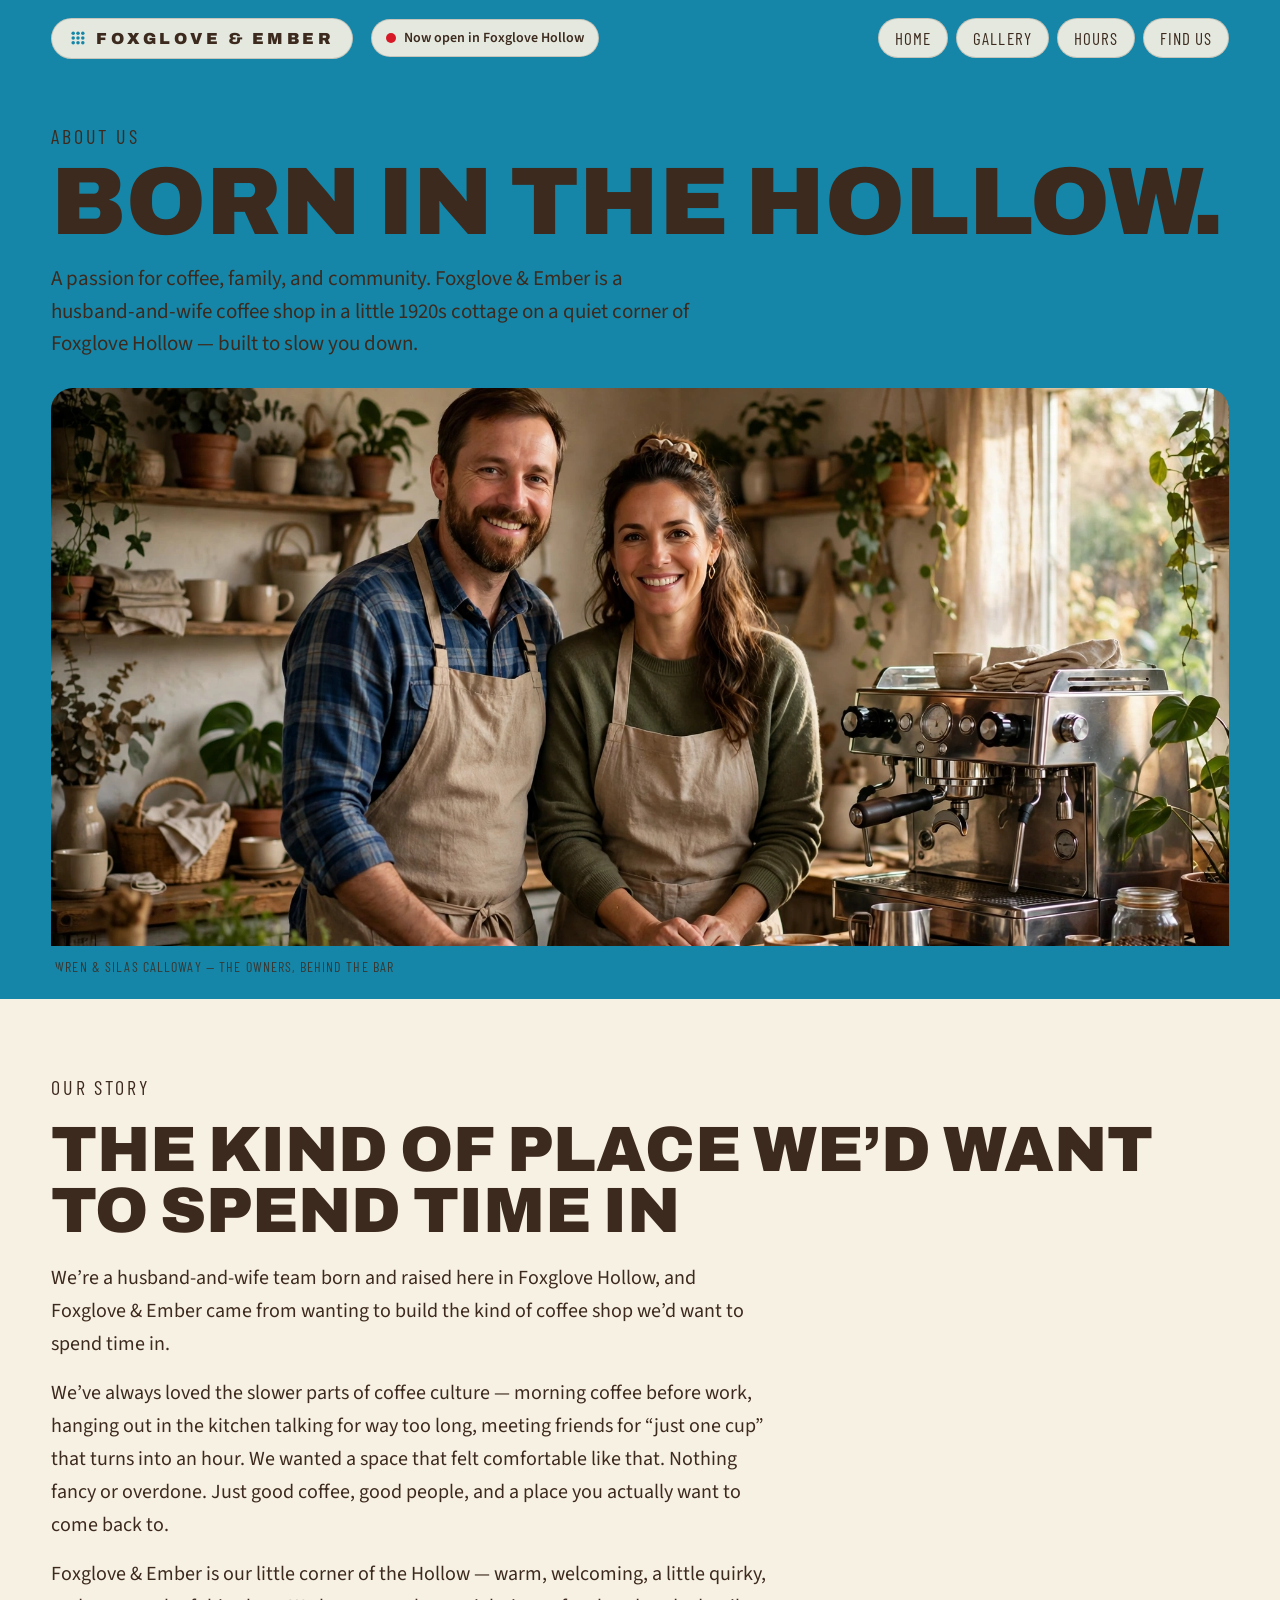
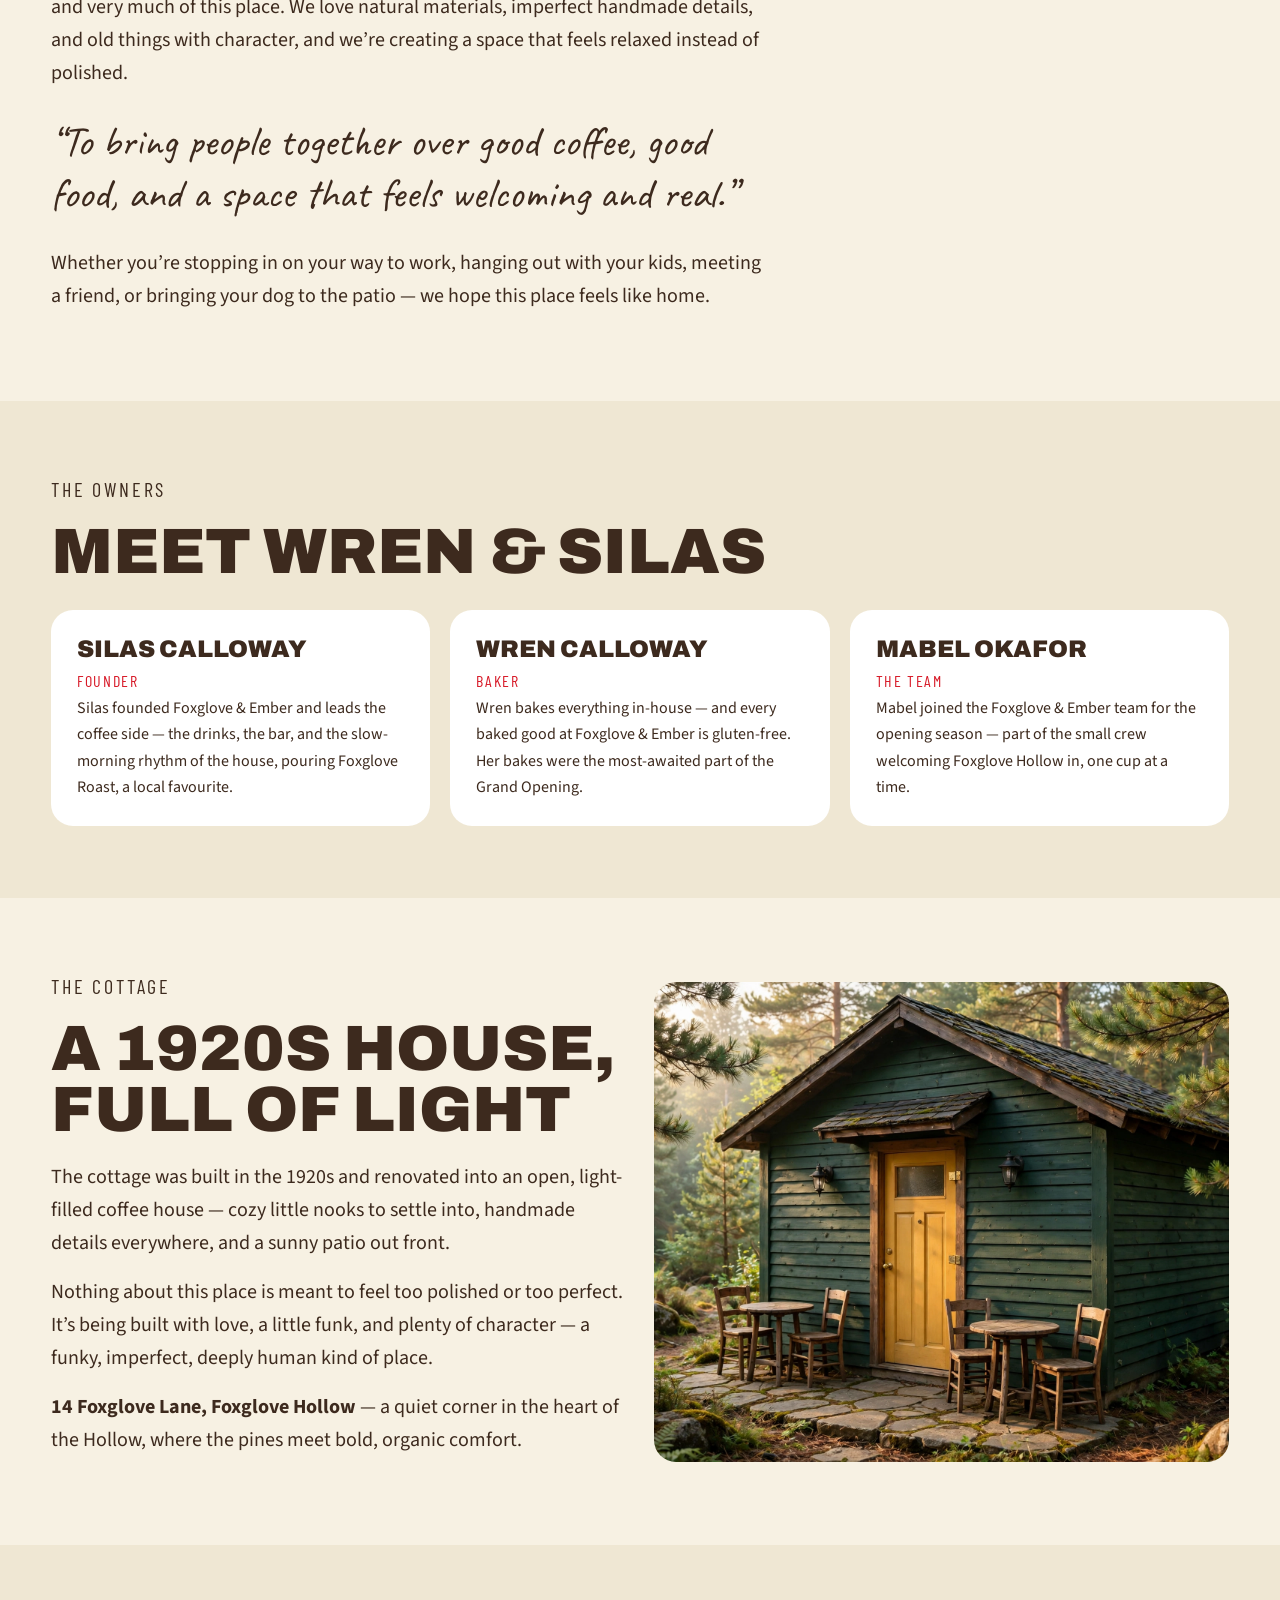
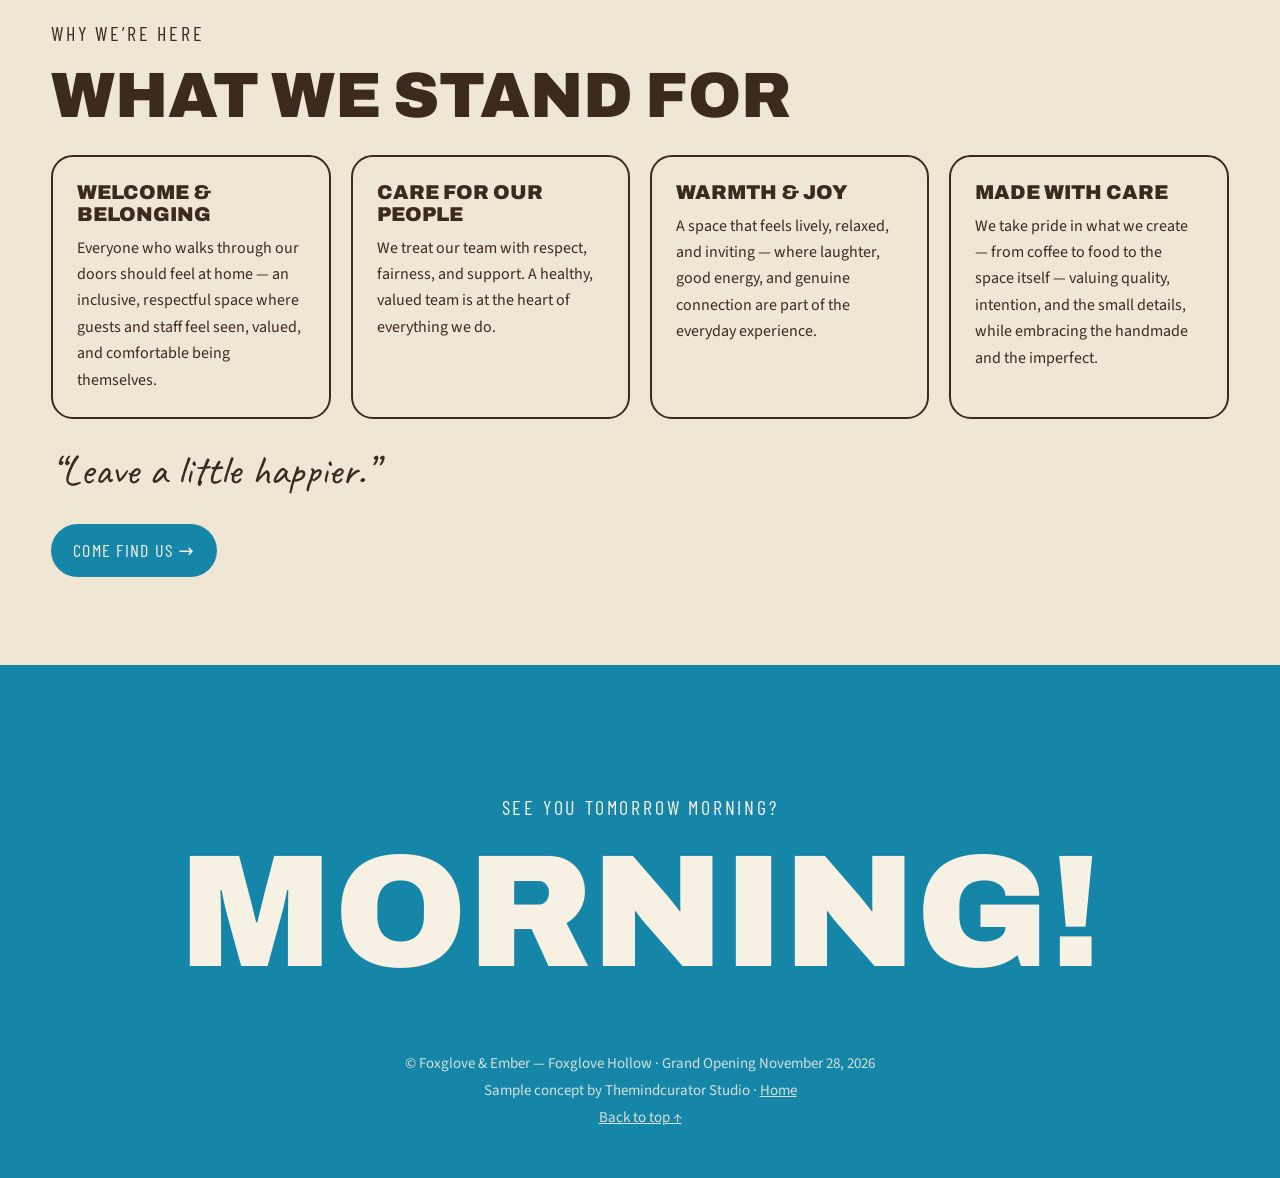
==== about.html @ 853c2409 "Build section rebuilt properly — real photos, no more void - Layers were tiny flat SVG doodles float" ====
<!DOCTYPE html>
<html lang="en">
<head>
<meta charset="UTF-8">
<meta name="viewport" content="width=device-width, initial-scale=1.0">
<title>About — Foxglove &amp; Ember · Wren &amp; Silas Calloway · Foxglove Hollow</title>
<meta name="description" content="About Foxglove &amp; Ember and its owners — Wren and Silas Calloway, a husband-and-wife team born and raised in Foxglove Hollow, building a cozy coffee shop in a 1920s cottage.">
<link rel="preconnect" href="https://fonts.googleapis.com">
<link rel="preconnect" href="https://fonts.gstatic.com" crossorigin>
<link href="https://fonts.googleapis.com/css2?family=Archivo:wght@500;700;900&family=Barlow+Condensed:wght@500;600&family=Source+Sans+3:ital,wght@0,400;0,600;0,700;1,400&family=Caveat:wght@700&display=swap" rel="stylesheet">
<link rel="stylesheet" href="css/main.css?v=5">
<style>
  .a-hero{padding:calc(var(--topbar-h) + 48px) var(--gutter) 24px;background:var(--rouge)}
  .a-hero__k{font-family:var(--f-cond);letter-spacing:.14em;text-transform:uppercase;font-size:clamp(15px,1.6vw,20px)}
  .a-hero__title{font-family:var(--f-title);font-weight:900;text-transform:uppercase;line-height:.92;font-size:clamp(44px,8vw,96px);margin:10px 0 16px}
  .a-hero__sub{max-width:640px;font-size:clamp(17px,2vw,21px);line-height:1.55}
  .a-photo{margin:28px var(--gutter) 0;border-radius:var(--radius);overflow:hidden}
  .a-photo img{width:100%;height:min(62vh,560px);object-fit:cover}
  .a-photo figcaption{padding:12px 4px 0;font-family:var(--f-cond);letter-spacing:.08em;text-transform:uppercase;font-size:14px;opacity:.85}
  .a-sec{padding:72px var(--gutter);background:var(--creme);color:var(--brun)}
  .a-sec--creme{background:var(--creme-fond);color:var(--brun)}
  .a-sec__k{font-family:var(--f-cond);letter-spacing:.14em;text-transform:uppercase;font-size:clamp(15px,1.6vw,20px)}
  .a-sec__title{font-family:var(--f-title);font-weight:900;text-transform:uppercase;line-height:.95;font-size:clamp(32px,5.5vw,64px);margin:10px 0 20px}
  .a-sec p{max-width:720px;font-size:clamp(16px,1.8vw,20px);line-height:1.65;margin-bottom:16px}
  .a-sec blockquote{font-family:"Caveat",cursive;font-size:clamp(28px,4vw,42px);line-height:1.25;max-width:720px;margin:26px 0}
  .a-owners{display:grid;grid-template-columns:repeat(auto-fit,minmax(260px,1fr));gap:20px;margin-top:28px}
  .a-owner{background:#fff;border-radius:var(--radius);padding:26px}
  .a-sec--creme .a-owner{background:#fff}
  .a-owner h3{font-family:var(--f-title);font-weight:900;text-transform:uppercase;font-size:24px;margin-bottom:6px}
  .a-owner__role{font-family:var(--f-cond);letter-spacing:.1em;text-transform:uppercase;color:var(--orange-rouge);margin-bottom:12px}
  .a-sec--creme .a-owner__role{color:var(--orange-rouge)}
  .a-owner p{font-size:16px;margin:0}
  .a-values{display:grid;grid-template-columns:repeat(auto-fit,minmax(240px,1fr));gap:20px;margin-top:28px}
  .a-value{border:2px solid currentColor;border-radius:var(--radius);padding:24px}
  .a-value h3{font-family:var(--f-title);font-weight:900;text-transform:uppercase;font-size:20px;margin-bottom:10px}
  .a-value p{font-size:16px;margin:0}
  .a-grid{display:grid;grid-template-columns:1fr 1fr;gap:28px;align-items:center}
  .a-grid img{width:100%;height:100%;max-height:480px;object-fit:cover;border-radius:var(--radius)}
  @media (max-width:760px){.a-grid{grid-template-columns:1fr}}
</style>
</head>
<body id="top">

<!-- CURSOR -->
<div class="cursor" data-cursor aria-hidden="true"><span data-cursor-label>Hello!</span></div>

<!-- TOPBAR -->
<header class="topbar">
  <a class="topbar__logo" href="index.html" data-magnetic aria-label="Foxglove &amp; Ember — home">
    <svg viewBox="0 0 20 20" aria-hidden="true"><circle cx="4" cy="4" r="2.2"/><circle cx="10" cy="4" r="2.2"/><circle cx="16" cy="4" r="2.2"/><circle cx="4" cy="10" r="2.2"/><circle cx="10" cy="10" r="2.2"/><circle cx="16" cy="10" r="2.2"/><circle cx="4" cy="16" r="2.2"/><circle cx="10" cy="16" r="2.2"/><circle cx="16" cy="16" r="2.2"/></svg>
    <span>FOXGLOVE &amp; EMBER</span>
  </a>
  <p class="topbar__status"><span class="topbar__dot" data-status-dot></span><span data-status-text>Grand Opening Sat Nov 28 · 7 AM–3 PM</span></p>
  <nav class="topbar__links">
    <a href="index.html" data-magnetic>Home</a>
    <a href="index.html#gallery" data-magnetic>Gallery</a>
    <a href="index.html#hours" data-magnetic>Hours</a>
    <a href="index.html#visit" data-magnetic>Find us</a>
  </nav>
</header>

<main>
<!-- HERO -->
<section class="a-hero">
  <p class="a-hero__k">About us</p>
  <h1 class="a-hero__title">Born in the Hollow.</h1>
  <p class="a-hero__sub">A passion for coffee, family, and community. Foxglove &amp; Ember is a husband-and-wife coffee shop in a little 1920s cottage on a quiet corner of Foxglove Hollow — built to slow you down.</p>
  <figure class="a-photo" style="margin-left:0;margin-right:0">
    <img src="assets/img/fe-owners.webp" alt="Wren and Silas Calloway behind the bar at Foxglove &amp; Ember">
    <figcaption>Wren &amp; Silas Calloway — the owners, behind the bar</figcaption>
  </figure>
</section>

<!-- STORY -->
<section class="a-sec">
  <p class="a-sec__k">Our story</p>
  <h2 class="a-sec__title">The kind of place we’d want to spend time in</h2>
  <p>We’re a husband-and-wife team born and raised here in Foxglove Hollow, and Foxglove &amp; Ember came from wanting to build the kind of coffee shop we’d want to spend time in.</p>
  <p>We’ve always loved the slower parts of coffee culture — morning coffee before work, hanging out in the kitchen talking for way too long, meeting friends for “just one cup” that turns into an hour. We wanted a space that felt comfortable like that. Nothing fancy or overdone. Just good coffee, good people, and a place you actually want to come back to.</p>
  <p>Foxglove &amp; Ember is our little corner of the Hollow — warm, welcoming, a little quirky, and very much of this place. We love natural materials, imperfect handmade details, and old things with character, and we’re creating a space that feels relaxed instead of polished.</p>
  <blockquote>“To bring people together over good coffee, good food, and a space that feels welcoming and real.”</blockquote>
  <p>Whether you’re stopping in on your way to work, hanging out with your kids, meeting a friend, or bringing your dog to the patio — we hope this place feels like home.</p>
</section>

<!-- OWNERS -->
<section class="a-sec a-sec--creme">
  <p class="a-sec__k">The owners</p>
  <h2 class="a-sec__title">Meet Wren &amp; Silas</h2>
  <div class="a-owners">
    <article class="a-owner">
      <h3>Silas Calloway</h3>
      <p class="a-owner__role">Founder</p>
      <p>Silas founded Foxglove &amp; Ember and leads the coffee side — the drinks, the bar, and the slow-morning rhythm of the house, pouring Foxglove Roast, a local favourite.</p>
    </article>
    <article class="a-owner">
      <h3>Wren Calloway</h3>
      <p class="a-owner__role">Baker</p>
      <p>Wren bakes everything in-house — and every baked good at Foxglove &amp; Ember is gluten-free. Her bakes were the most-awaited part of the Grand Opening.</p>
    </article>
    <article class="a-owner">
      <h3>Mabel Okafor</h3>
      <p class="a-owner__role">The team</p>
      <p>Mabel joined the Foxglove &amp; Ember team for the opening season — part of the small crew welcoming Foxglove Hollow in, one cup at a time.</p>
    </article>
  </div>
</section>

<!-- THE COTTAGE -->
<section class="a-sec">
  <div class="a-grid">
    <div>
      <p class="a-sec__k">The cottage</p>
      <h2 class="a-sec__title">A 1920s house, full of light</h2>
      <p>The cottage was built in the 1920s and renovated into an open, light-filled coffee house — cozy little nooks to settle into, handmade details everywhere, and a sunny patio out front.</p>
      <p>Nothing about this place is meant to feel too polished or too perfect. It’s being built with love, a little funk, and plenty of character — a funky, imperfect, deeply human kind of place.</p>
      <p><strong>14 Foxglove Lane, Foxglove Hollow</strong> — a quiet corner in the heart of the Hollow, where the pines meet bold, organic comfort.</p>
    </div>
    <img src="assets/img/fe-cottage.webp" alt="The Foxglove &amp; Ember cottage — the little house on Foxglove Lane">
  </div>
</section>

<!-- VALUES -->
<section class="a-sec a-sec--creme">
  <p class="a-sec__k">Why we’re here</p>
  <h2 class="a-sec__title">What we stand for</h2>
  <div class="a-values">
    <article class="a-value"><h3>Welcome &amp; Belonging</h3><p>Everyone who walks through our doors should feel at home — an inclusive, respectful space where guests and staff feel seen, valued, and comfortable being themselves.</p></article>
    <article class="a-value"><h3>Care for Our People</h3><p>We treat our team with respect, fairness, and support. A healthy, valued team is at the heart of everything we do.</p></article>
    <article class="a-value"><h3>Warmth &amp; Joy</h3><p>A space that feels lively, relaxed, and inviting — where laughter, good energy, and genuine connection are part of the everyday experience.</p></article>
    <article class="a-value"><h3>Made with Care</h3><p>We take pride in what we create — from coffee to food to the space itself — valuing quality, intention, and the small details, while embracing the handmade and the imperfect.</p></article>
  </div>
  <blockquote style="color:var(--brun)">“Leave a little happier.”</blockquote>
  <p><a class="btn" data-magnetic href="index.html#visit">Come find us →</a></p>
</section>
</main>

<!-- END -->
<footer class="s-end edge-wave">
  <p class="s-end__k">See you tomorrow morning?</p>
  <h2 class="s-end__big" data-end-big><span>MORNING!</span></h2>
  <div class="s-end__meta">
    <p>© Foxglove &amp; Ember — Foxglove Hollow · Grand Opening November 28, 2026</p>
    <p>Sample concept by Themindcurator Studio · <a href="index.html">Home</a></p>
    <p><a href="#top">Back to top ↑</a></p>
  </div>
</footer>

<script src="assets/vendor/gsap.min.js"></script>
<script src="assets/vendor/ScrollTrigger.min.js"></script>
<script src="assets/vendor/lenis.min.js"></script>
<script src="js/main.js?v=4"></script>
</body>
</html>
---- css/main.css ----
:root{
  --rouge:#1686A8; --bordeaux:#8B5A3C; --brun:#3D2A1E; --orange-rouge:#D71927;
  --orange:#1686A8; --jaune:#1686A8; --bleu:#1686A8; --creme:#F7F1E3; --creme-fond:#EFE7D3;
  --f-title:"Archivo","Arial Black",system-ui,sans-serif;
  --f-cond:"Barlow Condensed","Arial Narrow",system-ui,sans-serif;
  --f-text:"Source Sans 3",Arial,system-ui,sans-serif;
  --gutter:clamp(16px,4vw,56px); --radius:22px; --topbar-h:76px;
  --ease:cubic-bezier(.2,.8,.2,1); --wave:clamp(14px,1.6vw,26px);
}
*{margin:0;padding:0;box-sizing:border-box}
html{scroll-behavior:auto}
html.lenis,html.lenis body{height:auto}
.lenis.lenis-smooth{scroll-behavior:auto!important}
body{font-family:var(--f-text);background:var(--creme);color:var(--brun);overflow-x:hidden}
section[id]{scroll-margin-top:calc(var(--topbar-h) + 12px)}
img{display:block;max-width:100%}
a{color:inherit}
::selection{background:var(--jaune);color:var(--creme)}

/* scalloped divider: section paints a wave of its own bg over the previous */
.edge-wave{position:relative}
.edge-wave::before{content:"";position:absolute;z-index:4;left:0;right:0;top:calc(-2*var(--wave) + 1px);height:calc(2*var(--wave));background:inherit;pointer-events:none;
  --R:calc(var(--wave)*1.28);
  -webkit-mask:radial-gradient(var(--R) at 50% calc(1.8*var(--wave)),#000 99%,#0000 101%) calc(50% - 2*var(--wave)) 0/calc(4*var(--wave)) 100%,linear-gradient(#000 0 0) no-repeat 0 calc(1.8*var(--wave))/100% calc(2*var(--wave) - 1.8*var(--wave) + 1px);
  mask:radial-gradient(var(--R) at 50% calc(1.8*var(--wave)),#000 99%,#0000 101%) calc(50% - 2*var(--wave)) 0/calc(4*var(--wave)) 100%,linear-gradient(#000 0 0) no-repeat 0 calc(1.8*var(--wave))/100% calc(2*var(--wave) - 1.8*var(--wave) + 1px)}

/* ---------- cursor ---------- */
.cursor{position:fixed;z-index:200;left:0;top:0;width:64px;height:64px;margin:-32px 0 0 -32px;border-radius:50%;background:var(--jaune);color:var(--creme);display:none;align-items:center;justify-content:center;font-family:var(--f-cond);font-size:13px;font-weight:600;pointer-events:none;opacity:0;transform:scale(.4)}
html.has-cursor .cursor{display:flex}
html.has-cursor,html.has-cursor a,html.has-cursor button{cursor:none}
.cursor.is-on{opacity:1}
.cursor span{opacity:0;transition:opacity .2s}
.cursor.is-hover{transform:scale(1)}
.cursor.is-hover span{opacity:1}
.cursor.is-down{scale:.85}

/* ---------- loader ---------- */
.intro{position:fixed;inset:0;z-index:300;display:flex;align-items:center;justify-content:center}
.intro__panels{position:absolute;inset:0;display:flex}
.intro__panels span{flex:1;background:var(--c)}
.intro__core{position:relative;z-index:2;text-align:center;color:var(--creme);padding:20px}
.intro__croissant{width:110px;margin:0 auto 10px;animation:bounce 1s var(--ease) infinite alternate}
@keyframes bounce{from{transform:translateY(0) rotate(-4deg)}to{transform:translateY(-18px) rotate(5deg)}}
.intro__word{font-family:var(--f-title);font-weight:900;font-size:clamp(52px,12vw,120px);letter-spacing:.02em;line-height:1;display:flex;justify-content:center}
.intro__word .ch{display:inline-block}
.intro__msg{font-family:var(--f-cond);font-size:20px;letter-spacing:.08em;text-transform:uppercase;opacity:.85;min-height:26px}
.intro__bar{width:min(320px,70vw);height:8px;border-radius:99px;background:rgba(239,239,227,.25);margin:18px auto 10px;overflow:hidden}
.intro__bar i{display:block;height:100%;background:var(--jaune);transform:scaleX(0);transform-origin:left}
.intro__done{font-family:"Caveat",cursive;font-size:34px;color:var(--creme);opacity:0;transform:scale(.7) rotate(-4deg)}
.intro.is-done .intro__done{opacity:1;transform:scale(1) rotate(-3deg);transition:.4s var(--ease)}
.intro.is-done .intro__msg{opacity:0}

/* ---------- topbar ---------- */
.topbar{position:fixed;z-index:100;top:0;left:0;right:0;height:var(--topbar-h);display:flex;align-items:center;gap:18px;padding:10px var(--gutter);pointer-events:none}
.topbar>*{pointer-events:auto}
.topbar__logo{display:flex;align-items:center;gap:10px;flex:none;padding:11px 18px;border-radius:99px;background:rgba(247,241,227,.92);border:1px solid rgba(61,42,30,.18);backdrop-filter:blur(6px);color:var(--brun);text-decoration:none;font-family:var(--f-title);font-weight:900;font-size:16px;letter-spacing:.22em}
.topbar__logo svg{width:16px;height:16px;flex:none;fill:#1686A8}
.topbar__status{display:flex;align-items:center;gap:8px;background:rgba(247,241,227,.92);border:1px solid rgba(61,42,30,.18);backdrop-filter:blur(6px);color:var(--brun);padding:8px 14px;border-radius:99px;font-size:14px;font-weight:600}
.topbar__dot{width:10px;height:10px;border-radius:50%;background:#D71927;flex:none}
.topbar__dot.is-open{background:#7BE07B}
.topbar__links{margin-left:auto;display:flex;gap:8px}
.topbar__links a{text-decoration:none;font-family:var(--f-cond);font-size:17px;letter-spacing:.06em;text-transform:uppercase;background:rgba(247,241,227,.92);border:1px solid rgba(61,42,30,.18);backdrop-filter:blur(6px);color:var(--brun);padding:9px 16px;border-radius:99px}

/* ---------- shared type ---------- */
h2[data-split],.s-def__word{font-family:var(--f-title);font-weight:900;text-transform:uppercase;line-height:.92}
.split-mask{display:block;overflow:hidden}
.split-ch{display:inline-block;will-change:transform}
[class$="__k"],[class$="__kicker"]{font-family:var(--f-cond);letter-spacing:.14em;text-transform:uppercase;font-size:clamp(15px,1.6vw,20px)}

/* ---------- hero — 3D croissant (Cymatic layout, approved sample) ---------- */
/* Taste-skill direction: flat fields from the subject itself — light is the
   flour-dusted marble counter at opening time, dark is the deck oven before
   dawn. No gradients, no glows, no ornament; the 3D bake is the only picture. */
.s-hero--model{
  --h-ink:#3D2A1E; --h-muted:rgba(61,42,30,.55);
  --h-line:rgba(61,42,30,.42); --h-pill:#FFFFFF;
  position:relative;min-height:100svh;overflow:hidden;color:var(--h-ink);
  background:var(--creme);
  transition:background .5s;
}
.s-hero--model.is-dark{--h-ink:#EFEFE3; --h-muted:rgba(239,239,227,.62); --h-line:rgba(239,239,227,.45); --h-pill:#082E3A;
  background:#082E3A}
.s-hero__gl{position:absolute;inset:0;width:100%;height:100%;display:block;z-index:0;touch-action:pan-y}
.s-hero--model.no-gl .s-hero__gl{display:none}
.s-hero__theme{position:absolute;z-index:5;top:calc(var(--topbar-h) + 14px);right:var(--gutter)}
.s-hero--model .pill{font:inherit;font-size:15px;color:var(--h-ink);background:var(--h-pill);border:1px solid var(--h-line);border-radius:99px;padding:10px 20px;cursor:pointer;display:inline-flex;align-items:center;gap:8px;white-space:nowrap}
.s-hero--model .pill:hover{border-color:var(--h-ink)}
.s-hero--model .pill.is-off{opacity:.45}
.s-hero__note{position:absolute;z-index:4;color:var(--h-muted)}
.s-hero__note--l{left:var(--gutter);top:37%;font-size:16px;line-height:1.45}
.s-hero__note--r{right:var(--gutter);top:33%;text-align:right;font-size:13px;letter-spacing:.18em;line-height:1.7;text-transform:uppercase}
.s-hero__headline{position:absolute;z-index:4;left:var(--gutter);bottom:34px}
.s-hero__headline h1{font-family:var(--f-title);font-weight:900;font-size:clamp(58px,9.2vw,148px);line-height:.94;letter-spacing:-.015em}
.s-hero__row{display:flex;align-items:flex-end;gap:30px}
.s-hero__row p{font-size:19px;line-height:1.4;color:var(--h-muted);max-width:320px;padding-bottom:16px}
.s-hero__badge{position:absolute;z-index:5;right:24px;bottom:24px;display:flex;align-items:center;gap:9px;background:#3c3a38;color:#f2f0ea;font-size:14.5px;padding:10px 18px;border-radius:99px}
.s-hero__badge i{width:9px;height:9px;border-radius:50%;background:#D71927;display:block}


/* ---------- marquee ---------- */
.s-marquee{background:var(--creme-fond);padding:64px 0 58px;overflow:hidden}
.marquee{overflow:hidden;white-space:nowrap}
.marquee__track{display:inline-flex;font-family:var(--f-title);font-weight:900;text-transform:uppercase;line-height:1}
.marquee--a{background:var(--jaune);color:var(--creme);transform:rotate(-1deg) scale(1.02)}
.marquee--a .marquee__track{font-size:clamp(30px,5vw,64px);padding:10px 0}
.marquee--b{color:var(--rouge);margin-top:44px}
.marquee--b .marquee__track{font-size:clamp(20px,3vw,38px);font-family:var(--f-cond);font-weight:600;letter-spacing:.06em}

/* ---------- definition ---------- */
.s-def{background:var(--creme);color:var(--brun);padding:120px var(--gutter) 150px;overflow:hidden}
.s-def__head{max-width:900px;margin:0 auto}
.s-def__word{font-size:clamp(54px,8vw,120px);color:var(--rouge)}
.s-def__phon{font-size:clamp(17px,2vw,23px);margin-top:10px}
.s-def__phon em{color:var(--orange-rouge)}
.s-def__text{max-width:900px;margin:44px auto 0;font-size:clamp(21px,2.6vw,34px);line-height:1.45;font-weight:600}
.s-def__text mark,.s-def__syn mark{background:none;color:var(--orange-rouge)}
.s-def__syn{max-width:900px;margin:26px auto 0;font-size:clamp(16px,.6vw + 12px,20px)}
.s-def__sign{max-width:900px;margin:40px auto 0;overflow:hidden}
.sign{font-family:"Caveat",cursive;font-size:clamp(34px,5vw,58px);color:var(--rouge);display:inline-block;transform:rotate(-3deg)}
.s-def__photo{position:absolute;border-radius:var(--radius);overflow:hidden;box-shadow:0 18px 44px rgba(61,42,30,.25)}
.s-def__photo img{width:100%;height:100%;object-fit:cover}
.s-def__photo--a{width:clamp(130px,17vw,280px);aspect-ratio:4/5;left:2vw;bottom:4%;rotate:-7deg}
.s-def__photo--b{width:clamp(140px,19vw,320px);aspect-ratio:4/3;right:2vw;top:6%;rotate:5deg}
.s-def__stamp{position:absolute;right:6vw;bottom:9%;width:104px;height:104px;border-radius:50%;background:var(--jaune);color:var(--creme);display:flex;align-items:center;justify-content:center;text-align:center;font-family:var(--f-cond);font-weight:600;letter-spacing:.08em;transform:rotate(-8deg)}
@media(max-width:900px){.s-def__photo--a,.s-def__photo--b{position:relative;left:auto;right:auto;top:auto;bottom:auto;margin-top:28px;width:min(62vw,300px)}.s-def__stamp{display:none}}

/* ---------- build ---------- */
.s-build{background:#FFFDF8;color:var(--brun)}
.s-build__pin{min-height:100svh;padding:110px var(--gutter) 60px;display:flex;flex-direction:column;position:relative;overflow:hidden}
.s-build__kicker{color:var(--orange-rouge)}
.s-build__title{font-size:clamp(36px,4.6vw,64px);max-width:1000px;margin-top:10px}
.s-build__stage{position:relative;flex:1;min-height:300px}
.s-build__stage::before{content:"";position:absolute;left:50%;top:50%;translate:-50% -50%;width:min(74vw,680px);aspect-ratio:1;border-radius:50%;background:#EFE7D3}
.layer{position:absolute;left:50%;top:50%;translate:-50% -50%;width:min(60vw,560px);text-align:center;opacity:0}
.layer img,.layer svg{width:100%;border-radius:var(--radius)}
.layer img{aspect-ratio:4/3;object-fit:cover}
.layer span{display:block;margin-top:10px;font-family:var(--f-cond);font-size:22px;letter-spacing:.1em;text-transform:uppercase;color:var(--orange-rouge)}
.s-build__result,.s-build__twist{position:absolute;left:50%;top:50%;translate:-50% -50%;width:min(62vw,380px);background:var(--creme);color:var(--brun);border-radius:var(--radius);padding:14px 14px 20px;text-align:center;opacity:0;visibility:hidden;box-shadow:0 24px 60px rgba(0,0,0,.35)}
.s-build__result img,.s-build__twist img{width:100%;aspect-ratio:4/3;object-fit:cover;border-radius:14px}
.s-build__result strong,.s-build__twist strong{display:block;font-family:var(--f-title);font-weight:900;text-transform:uppercase;font-size:clamp(24px,3.4vw,38px);margin-top:12px;color:var(--rouge)}
.s-build__result em,.s-build__twist em{font-style:normal;opacity:.75}
.s-build__twist-k{font-family:var(--f-cond);letter-spacing:.12em;text-transform:uppercase;color:var(--orange-rouge);margin-top:10px}
.s-build__steps{list-style:none;display:flex;gap:14px;flex-wrap:wrap;margin-top:10px}
.s-build__step{flex:1 1 150px;display:flex;gap:10px;padding:14px;border:2px solid rgba(61,42,30,.35);border-radius:16px;opacity:.72;transition:opacity .3s,border-color .3s}
.s-build__step b{font-family:var(--f-title);font-size:22px;color:var(--orange-rouge)}
.s-build__step strong{display:block;font-family:var(--f-cond);font-size:20px;letter-spacing:.05em;text-transform:uppercase}
.s-build__step span{font-size:14px;opacity:.85}
.s-build__step.is-active{opacity:1;border-color:var(--orange-rouge)}
.s-build__step.is-done{opacity:.9;border-color:rgba(215,25,39,.5)}
.s-build__bar{height:8px;background:rgba(61,42,30,.14);border-radius:99px;margin-top:22px;overflow:hidden}
.s-build__bar i{display:block;height:100%;background:var(--orange);transform:scaleX(0);transform-origin:left}

/* ---------- gallery ---------- */
.s-gallery{background:#F1E9D5;color:var(--brun);overflow:hidden}
.s-gallery__pin{min-height:100svh;padding:110px 0 60px;position:relative;display:flex;flex-direction:column}
.s-gallery__head{padding:0 var(--gutter)}
.s-gallery__kicker{color:var(--orange-rouge)}
.s-gallery__title{font-size:clamp(38px,6vw,84px);margin-top:8px}
.s-gallery__giant{position:absolute;top:44%;left:0;font-family:var(--f-title);font-weight:900;font-size:26vw;line-height:1;color:transparent;-webkit-text-stroke:1px rgba(61,42,30,.15);white-space:nowrap;pointer-events:none}
.s-gallery__track{position:relative;display:flex;gap:26px;padding:6vh var(--gutter) 0;width:max-content;align-items:stretch}
.card{width:min(74vw,400px);flex:none;background:var(--creme);color:var(--brun);border-radius:var(--radius);padding:14px 14px 22px;box-shadow:0 24px 50px rgba(0,0,0,.3)}
.card__img{border-radius:14px;overflow:hidden;aspect-ratio:4/3.4}
.card__img img{width:112%;height:100%;object-fit:cover;max-width:none}
.card__title{font-family:var(--f-title);font-weight:900;text-transform:uppercase;font-size:clamp(22px,3vw,32px);color:var(--rouge);margin-top:14px}
.card p{opacity:.8;margin-top:4px}

/* ---------- names ---------- */
.s-names{background:var(--creme);color:var(--brun);padding:120px 0 130px;overflow:hidden}
.s-names__k,.s-names__title{text-align:center;padding:0 var(--gutter)}
.s-names__k{color:var(--orange-rouge)}
.s-names__title{font-size:clamp(32px,5vw,68px);max-width:1000px;margin:12px auto 50px}
.names-row{overflow:hidden;white-space:nowrap;padding:8px 0}
.names-row__track{display:inline-flex;gap:0}
.names-row span{font-family:var(--f-cond);font-weight:600;text-transform:uppercase;font-size:clamp(30px,4.6vw,58px);padding:0 26px;color:var(--rouge)}
.names-row span:nth-child(even){color:var(--orange-rouge)}
.names-row + .names-row{border-top:2px dashed rgba(61,42,30,.25)}

/* ---------- amigos ---------- */
.s-amigos{background:#E3EDEE;color:var(--brun);padding:120px var(--gutter) 140px;overflow:hidden}
.s-amigos__k{color:var(--orange-rouge)}
.s-amigos__title{font-size:clamp(34px,5.4vw,74px);max-width:900px;margin-top:10px}
.duo{max-width:880px;margin:56px auto 0}
.duo__frame{position:relative;border-radius:var(--radius);overflow:hidden;aspect-ratio:16/10}
.duo__photo,.duo__illu img{width:100%;height:100%;object-fit:cover}
.duo__illu{position:absolute;inset:0;overflow:hidden}
.duo__illu img{filter:grayscale(1) sepia(.55) contrast(1.05) brightness(1.05);max-width:none;width:100%}
.duo__line{position:absolute;top:0;bottom:0;left:0;width:5px;background:var(--jaune);opacity:0}
.duo figcaption{font-family:"Caveat",cursive;font-size:28px;margin-top:14px;color:var(--orange-rouge)}
.s-amigos__text{max-width:760px;margin:44px auto 0;font-size:clamp(18px,2.2vw,25px);line-height:1.5;text-align:center}
.s-amigos__how{display:flex;gap:14px;flex-wrap:wrap;justify-content:center;margin-top:36px}
.s-amigos__how span{background:rgba(255,255,255,.65);border:2px solid rgba(61,42,30,.28);padding:14px 20px;border-radius:99px;font-family:var(--f-cond);font-size:19px;letter-spacing:.05em;text-transform:uppercase}
.s-amigos__how b{color:var(--orange-rouge);margin-right:8px}
.s-amigos__photo{max-width:560px;margin:54px auto 0;border-radius:var(--radius);overflow:hidden;rotate:3deg}
.s-amigos__photo img{width:100%;aspect-ratio:3/2;object-fit:cover}

/* ---------- hours ---------- */
.s-hours{background:#FFFDF8;color:var(--brun);padding:120px var(--gutter) 140px;position:relative;overflow:hidden}
.s-hours__k{color:var(--orange-rouge)}
.s-hours__title{font-size:clamp(40px,6.4vw,88px);margin-top:8px}
.s-hours__disc{position:absolute;right:calc(var(--gutter) + 2vw);top:90px;width:clamp(110px,13vw,170px)}
.hours{display:grid;grid-template-columns:1fr 1fr;gap:22px;margin-top:56px;max-width:1100px}
.hours__loc{background:var(--creme);color:var(--brun);border-radius:var(--radius);padding:26px}
.hours__loc h3{font-family:var(--f-title);font-weight:900;text-transform:uppercase;font-size:clamp(22px,3vw,32px);color:var(--rouge)}
.hours__loc h3 span{display:block;font-family:var(--f-cond);font-weight:600;font-size:16px;letter-spacing:.08em;color:var(--orange-rouge);margin-top:4px}
.hours__addr{margin-top:10px;opacity:.85}
.hours__addr a{font-weight:700}
.hours__loc ul{list-style:none;margin-top:16px}
.hours__loc li{display:flex;justify-content:space-between;gap:12px;padding:10px 0;border-top:2px dashed rgba(61,42,30,.25);font-size:17px}
.hours__loc li b{color:var(--rouge)}
.chef{max-width:1100px;margin-top:56px;display:grid;grid-template-columns:70px 1fr 70px;gap:18px;align-items:center;background:rgba(61,42,30,.05);border:2px solid rgba(61,42,30,.18);border-radius:var(--radius);padding:26px}
.chef__line{font-size:clamp(17px,2vw,22px);line-height:1.5}
.chef blockquote{grid-column:2;font-family:"Caveat",cursive;font-size:clamp(28px,4vw,42px);color:var(--orange-rouge)}
@media(max-width:760px){.hours{grid-template-columns:1fr}.chef{grid-template-columns:1fr}.chef blockquote{grid-column:1}.chef__hand,.chef__cup{display:none}}

/* ---------- visit ---------- */
.s-visit{background:var(--creme);color:var(--brun);padding:130px var(--gutter) 140px;overflow:hidden;position:relative}
.s-visit__giant{position:absolute;top:26px;left:0;display:flex;white-space:nowrap;font-family:var(--f-title);font-weight:900;font-size:15vw;line-height:1;color:transparent;-webkit-text-stroke:1px rgba(30,58,47,.13);pointer-events:none}
.s-visit__k{color:var(--orange-rouge);position:relative}
.s-visit__title{font-size:clamp(44px,8vw,110px);color:var(--rouge);position:relative}
.s-visit__pictos{list-style:none;display:flex;gap:10px;flex-wrap:wrap;margin-top:30px;position:relative}
.s-visit__pictos li{border:2px solid var(--brun);border-radius:99px;padding:9px 18px;font-family:var(--f-cond);font-size:18px;letter-spacing:.06em;text-transform:uppercase}
.s-visit__grid{display:grid;grid-template-columns:1fr 1fr;gap:30px;margin-top:46px;position:relative;align-items:start}
.s-visit__locs article{background:#FBFAF4;border-radius:var(--radius);padding:24px;box-shadow:0 14px 34px rgba(61,42,30,.12)}
.s-visit__locs article + article{margin-top:18px}
.s-visit__locs h3{font-family:var(--f-title);font-weight:900;text-transform:uppercase;color:var(--rouge);font-size:24px}
.s-visit__locs p{margin-top:8px;line-height:1.55}
.s-visit__actions{display:flex;gap:10px;flex-wrap:wrap;margin-top:16px}
.btn{display:inline-block;background:var(--rouge);color:var(--creme);text-decoration:none;font-family:var(--f-cond);font-size:18px;letter-spacing:.07em;text-transform:uppercase;padding:12px 22px;border-radius:99px}
.btn--ghost{background:transparent;color:var(--rouge);border:2px solid var(--rouge)}
.s-visit__contact{margin-top:20px;font-weight:600}
.s-visit__contact a{color:var(--orange-rouge)}
.s-visit__mapwrap{perspective:900px}
.s-visit__map{width:100%;border-radius:var(--radius);box-shadow:0 22px 50px rgba(61,42,30,.25);transform-style:preserve-3d}
@media(max-width:820px){.s-visit__grid{grid-template-columns:1fr}}

/* ---------- end ---------- */
.s-end{background:var(--rouge);color:var(--creme);text-align:center;padding:130px var(--gutter) 50px;overflow:hidden}
.s-end__k{font-family:var(--f-cond);letter-spacing:.14em;text-transform:uppercase;color:var(--creme);font-size:20px}
.s-end__big{font-family:var(--f-title);font-weight:900;font-size:clamp(52px,12.5vw,180px);line-height:1;margin-top:14px}
.s-end__big .ch{display:inline-block}
.s-end__meta{margin-top:60px;display:flex;flex-direction:column;gap:6px;opacity:.85;font-size:15px}
.s-end__meta a{color:var(--creme)}

/* ---------- reduced / mobile ---------- */
@media(max-width:760px){
  :root{--topbar-h:68px}
  .topbar__links{display:none}
  .topbar__logo{font-size:13px;padding:9px 13px;gap:7px}
  .topbar__logo svg{width:13px;height:13px}
  .topbar__status{font-size:13px;padding:8px 12px}
  .topbar__status span:last-child{max-width:60vw;white-space:nowrap;overflow:hidden;text-overflow:ellipsis}
  .s-hero--model .s-hero__theme,.s-hero__note{display:none}
  .s-hero__headline{left:18px;bottom:78px}
  .s-hero__headline h1{font-size:56px}
  .s-hero__row p{display:none}
  .s-hero__badge{right:14px;bottom:14px;font-size:12.5px;padding:8px 13px}
  .layer{width:min(64vw,300px)}
  .s-build__steps{flex-direction:column}
  .card{width:78vw}
}
@media (prefers-reduced-motion: reduce){
  *,*::before,*::after{animation-duration:.01ms!important;transition-duration:.01ms!important}
}
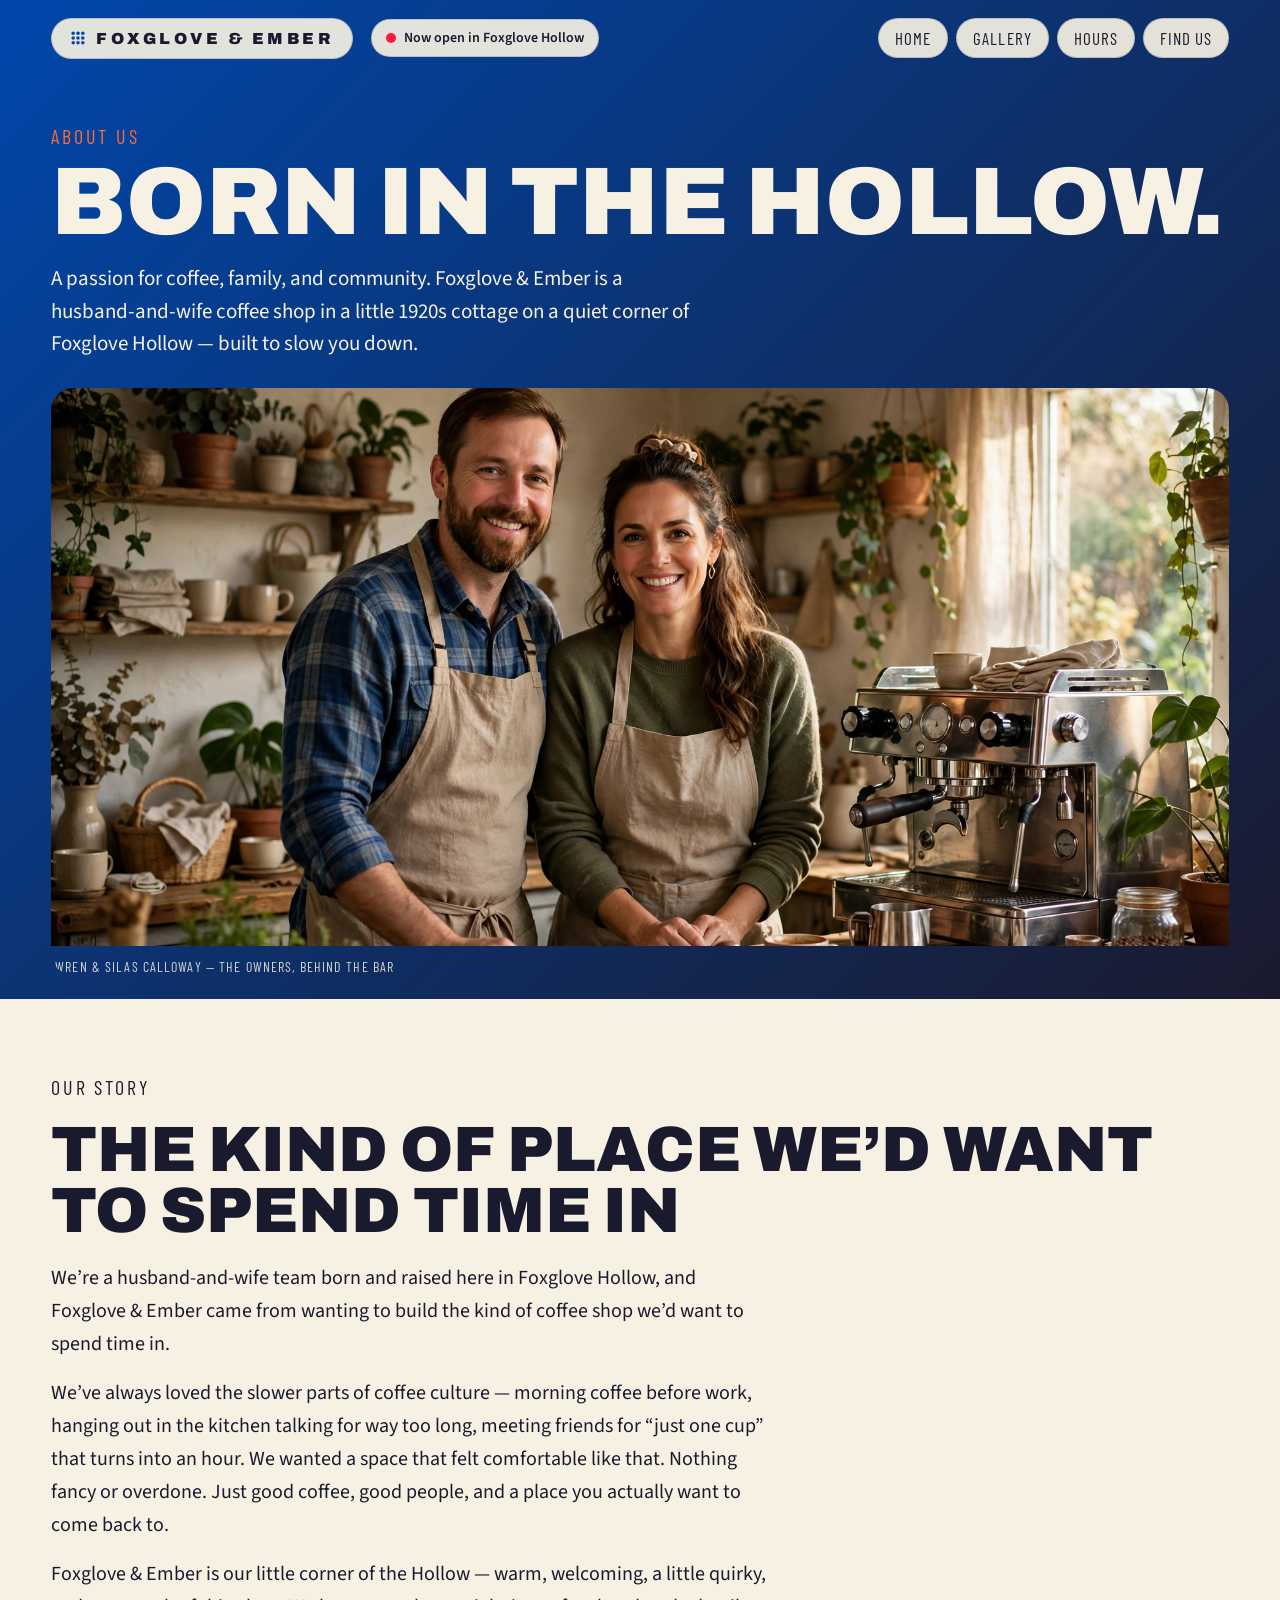
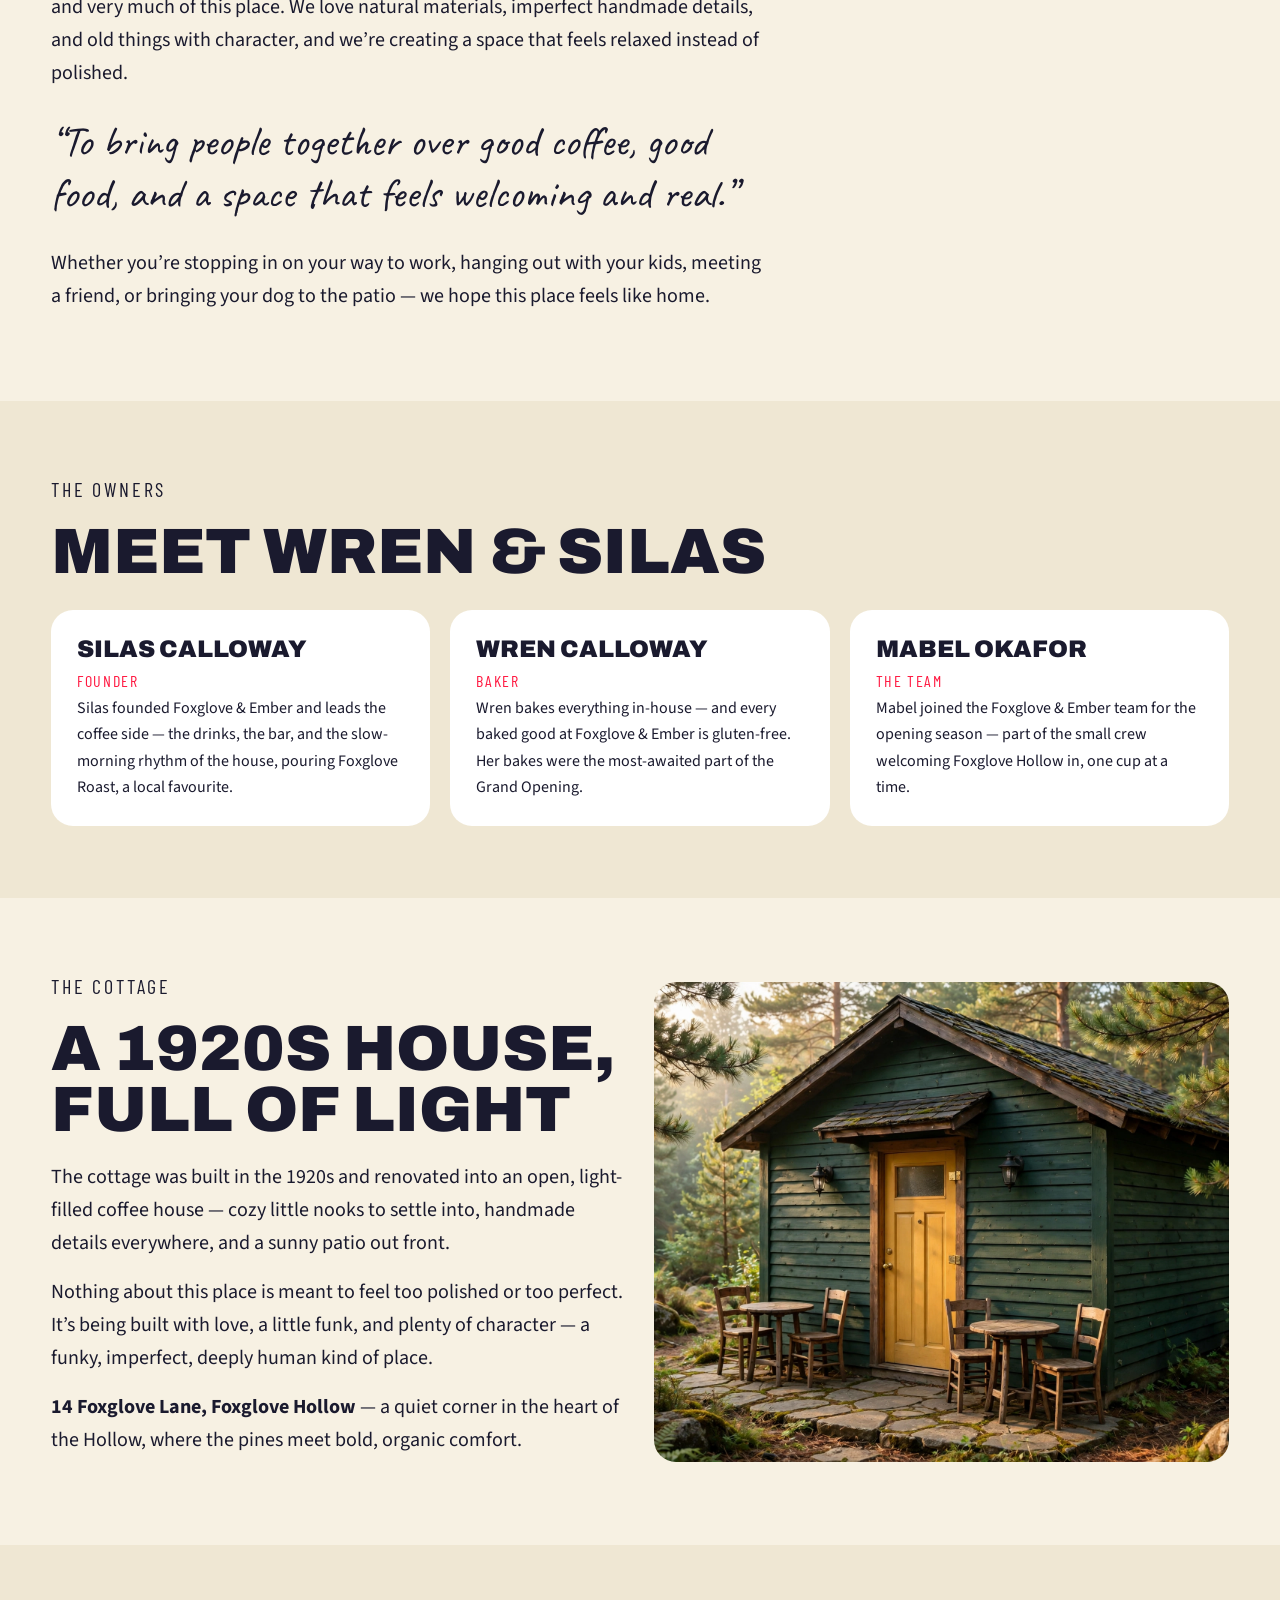
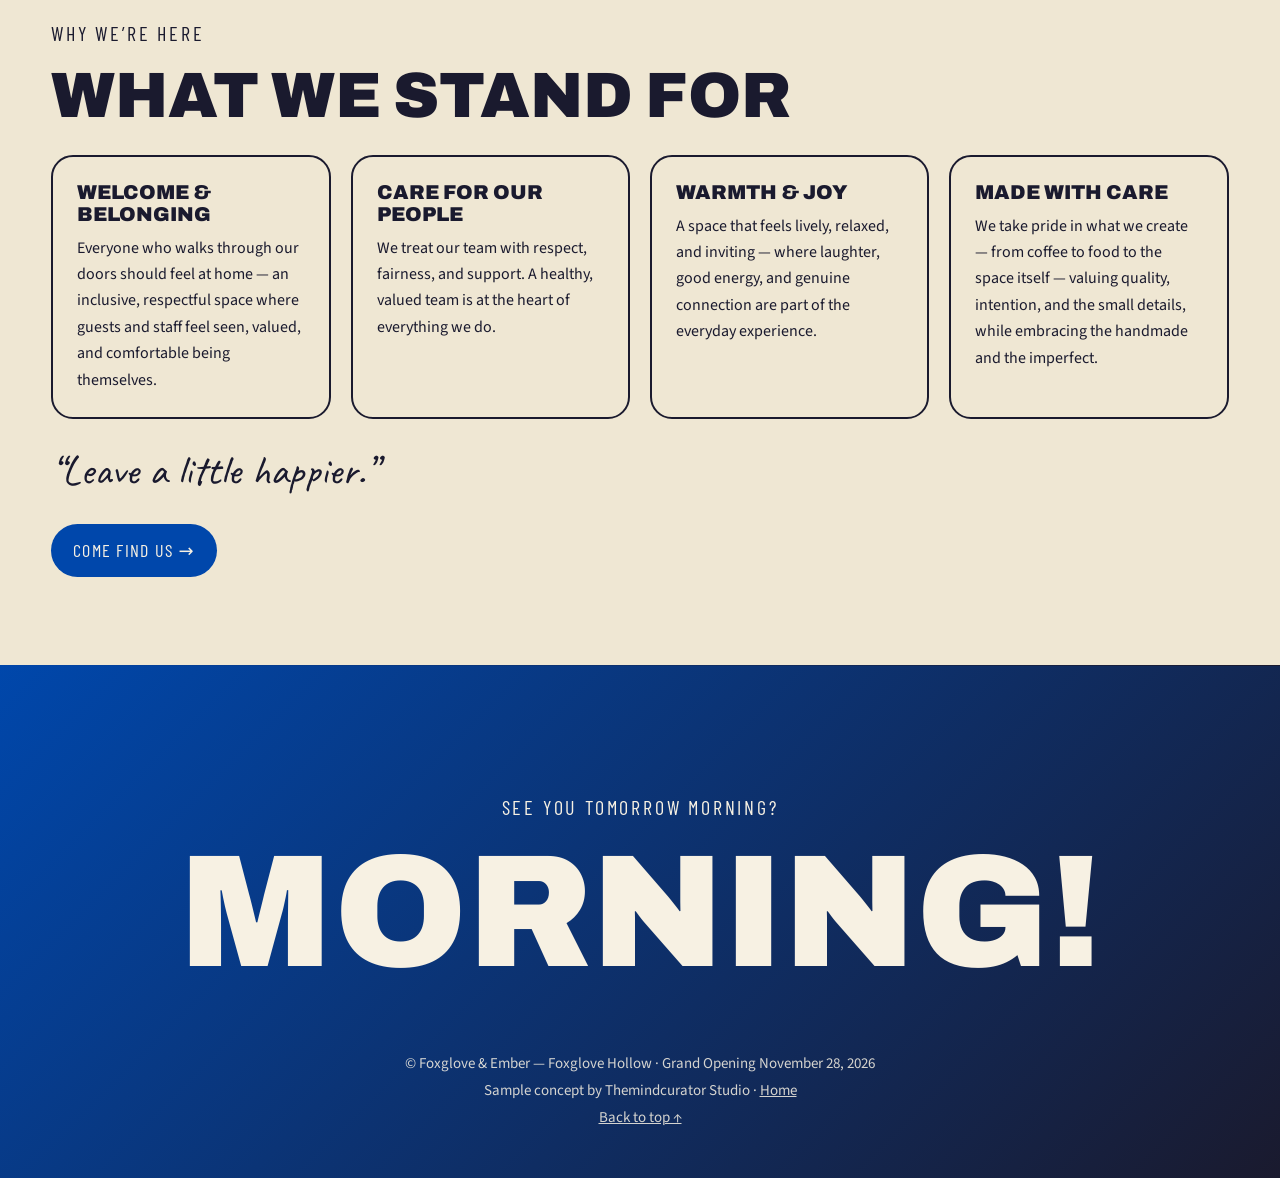
==== commit 4a2a65b5: "Palette v6: Signal Red + Indigo Night (buddy's new combo) - Tokens: indigo #0047AB primary, Signal R" ====
--- a/about.html
+++ b/about.html
@@ -8,10 +8,10 @@
 <link rel="preconnect" href="https://fonts.googleapis.com">
 <link rel="preconnect" href="https://fonts.gstatic.com" crossorigin>
 <link href="https://fonts.googleapis.com/css2?family=Archivo:wght@500;700;900&family=Barlow+Condensed:wght@500;600&family=Source+Sans+3:ital,wght@0,400;0,600;0,700;1,400&family=Caveat:wght@700&display=swap" rel="stylesheet">
-<link rel="stylesheet" href="css/main.css?v=5">
+<link rel="stylesheet" href="css/main.css?v=6">
 <style>
-  .a-hero{padding:calc(var(--topbar-h) + 48px) var(--gutter) 24px;background:var(--rouge)}
-  .a-hero__k{font-family:var(--f-cond);letter-spacing:.14em;text-transform:uppercase;font-size:clamp(15px,1.6vw,20px)}
+  .a-hero{padding:calc(var(--topbar-h) + 48px) var(--gutter) 24px;background:linear-gradient(135deg,#0047AB,#1A1A2E);color:var(--creme)}
+  .a-hero__k{font-family:var(--f-cond);letter-spacing:.14em;text-transform:uppercase;font-size:clamp(15px,1.6vw,20px);color:#FF6B35}
   .a-hero__title{font-family:var(--f-title);font-weight:900;text-transform:uppercase;line-height:.92;font-size:clamp(44px,8vw,96px);margin:10px 0 16px}
   .a-hero__sub{max-width:640px;font-size:clamp(17px,2vw,21px);line-height:1.55}
   .a-photo{margin:28px var(--gutter) 0;border-radius:var(--radius);overflow:hidden}
@@ -148,6 +148,6 @@
 <script src="assets/vendor/gsap.min.js"></script>
 <script src="assets/vendor/ScrollTrigger.min.js"></script>
 <script src="assets/vendor/lenis.min.js"></script>
-<script src="js/main.js?v=4"></script>
+<script src="js/main.js?v=5"></script>
 </body>
 </html>
--- a/css/main.css
+++ b/css/main.css
@@ -1,6 +1,6 @@
 :root{
-  --rouge:#1686A8; --bordeaux:#8B5A3C; --brun:#3D2A1E; --orange-rouge:#D71927;
-  --orange:#1686A8; --jaune:#1686A8; --bleu:#1686A8; --creme:#F7F1E3; --creme-fond:#EFE7D3;
+  --rouge:#0047AB; --bordeaux:#1A1A2E; --brun:#1A1A2E; --orange-rouge:#FF1840;
+  --orange:#FF6B35; --jaune:#FF1840; --bleu:#0047AB; --creme:#F7F1E3; --creme-fond:#EFE7D3;
   --f-title:"Archivo","Arial Black",system-ui,sans-serif;
   --f-cond:"Barlow Condensed","Arial Narrow",system-ui,sans-serif;
   --f-text:"Source Sans 3",Arial,system-ui,sans-serif;
@@ -53,13 +53,13 @@
 /* ---------- topbar ---------- */
 .topbar{position:fixed;z-index:100;top:0;left:0;right:0;height:var(--topbar-h);display:flex;align-items:center;gap:18px;padding:10px var(--gutter);pointer-events:none}
 .topbar>*{pointer-events:auto}
-.topbar__logo{display:flex;align-items:center;gap:10px;flex:none;padding:11px 18px;border-radius:99px;background:rgba(247,241,227,.92);border:1px solid rgba(61,42,30,.18);backdrop-filter:blur(6px);color:var(--brun);text-decoration:none;font-family:var(--f-title);font-weight:900;font-size:16px;letter-spacing:.22em}
-.topbar__logo svg{width:16px;height:16px;flex:none;fill:#1686A8}
-.topbar__status{display:flex;align-items:center;gap:8px;background:rgba(247,241,227,.92);border:1px solid rgba(61,42,30,.18);backdrop-filter:blur(6px);color:var(--brun);padding:8px 14px;border-radius:99px;font-size:14px;font-weight:600}
-.topbar__dot{width:10px;height:10px;border-radius:50%;background:#D71927;flex:none}
+.topbar__logo{display:flex;align-items:center;gap:10px;flex:none;padding:11px 18px;border-radius:99px;background:rgba(247,241,227,.92);border:1px solid rgba(26,26,46,.18);backdrop-filter:blur(6px);color:var(--brun);text-decoration:none;font-family:var(--f-title);font-weight:900;font-size:16px;letter-spacing:.22em}
+.topbar__logo svg{width:16px;height:16px;flex:none;fill:#0047AB}
+.topbar__status{display:flex;align-items:center;gap:8px;background:rgba(247,241,227,.92);border:1px solid rgba(26,26,46,.18);backdrop-filter:blur(6px);color:var(--brun);padding:8px 14px;border-radius:99px;font-size:14px;font-weight:600}
+.topbar__dot{width:10px;height:10px;border-radius:50%;background:#FF1840;flex:none}
 .topbar__dot.is-open{background:#7BE07B}
 .topbar__links{margin-left:auto;display:flex;gap:8px}
-.topbar__links a{text-decoration:none;font-family:var(--f-cond);font-size:17px;letter-spacing:.06em;text-transform:uppercase;background:rgba(247,241,227,.92);border:1px solid rgba(61,42,30,.18);backdrop-filter:blur(6px);color:var(--brun);padding:9px 16px;border-radius:99px}
+.topbar__links a{text-decoration:none;font-family:var(--f-cond);font-size:17px;letter-spacing:.06em;text-transform:uppercase;background:rgba(247,241,227,.92);border:1px solid rgba(26,26,46,.18);backdrop-filter:blur(6px);color:var(--brun);padding:9px 16px;border-radius:99px}
 
 /* ---------- shared type ---------- */
 h2[data-split],.s-def__word{font-family:var(--f-title);font-weight:900;text-transform:uppercase;line-height:.92}
@@ -72,14 +72,14 @@
    flour-dusted marble counter at opening time, dark is the deck oven before
    dawn. No gradients, no glows, no ornament; the 3D bake is the only picture. */
 .s-hero--model{
-  --h-ink:#3D2A1E; --h-muted:rgba(61,42,30,.55);
-  --h-line:rgba(61,42,30,.42); --h-pill:#FFFFFF;
+  --h-ink:#1A1A2E; --h-muted:rgba(26,26,46,.55);
+  --h-line:rgba(26,26,46,.42); --h-pill:#FFFFFF;
   position:relative;min-height:100svh;overflow:hidden;color:var(--h-ink);
   background:var(--creme);
   transition:background .5s;
 }
-.s-hero--model.is-dark{--h-ink:#EFEFE3; --h-muted:rgba(239,239,227,.62); --h-line:rgba(239,239,227,.45); --h-pill:#082E3A;
-  background:#082E3A}
+.s-hero--model.is-dark{--h-ink:#EFEFE3; --h-muted:rgba(239,239,227,.62); --h-line:rgba(239,239,227,.45); --h-pill:#1A1A2E;
+  background:linear-gradient(135deg,#0047AB,#1A1A2E)}
 .s-hero__gl{position:absolute;inset:0;width:100%;height:100%;display:block;z-index:0;touch-action:pan-y}
 .s-hero--model.no-gl .s-hero__gl{display:none}
 .s-hero__theme{position:absolute;z-index:5;top:calc(var(--topbar-h) + 14px);right:var(--gutter)}
@@ -93,15 +93,15 @@
 .s-hero__headline h1{font-family:var(--f-title);font-weight:900;font-size:clamp(58px,9.2vw,148px);line-height:.94;letter-spacing:-.015em}
 .s-hero__row{display:flex;align-items:flex-end;gap:30px}
 .s-hero__row p{font-size:19px;line-height:1.4;color:var(--h-muted);max-width:320px;padding-bottom:16px}
-.s-hero__badge{position:absolute;z-index:5;right:24px;bottom:24px;display:flex;align-items:center;gap:9px;background:#3c3a38;color:#f2f0ea;font-size:14.5px;padding:10px 18px;border-radius:99px}
-.s-hero__badge i{width:9px;height:9px;border-radius:50%;background:#D71927;display:block}
+.s-hero__badge{position:absolute;z-index:5;right:24px;bottom:24px;display:flex;align-items:center;gap:9px;background:#1A1A2E;color:#f2f0ea;font-size:14.5px;padding:10px 18px;border-radius:99px}
+.s-hero__badge i{width:9px;height:9px;border-radius:50%;background:#FF1840;display:block}
 
 
 /* ---------- marquee ---------- */
 .s-marquee{background:var(--creme-fond);padding:64px 0 58px;overflow:hidden}
 .marquee{overflow:hidden;white-space:nowrap}
 .marquee__track{display:inline-flex;font-family:var(--f-title);font-weight:900;text-transform:uppercase;line-height:1}
-.marquee--a{background:var(--jaune);color:var(--creme);transform:rotate(-1deg) scale(1.02)}
+.marquee--a{background:linear-gradient(90deg,#FF6B35,#FF1840);color:var(--creme);transform:rotate(-1deg) scale(1.02)}
 .marquee--a .marquee__track{font-size:clamp(30px,5vw,64px);padding:10px 0}
 .marquee--b{color:var(--rouge);margin-top:44px}
 .marquee--b .marquee__track{font-size:clamp(20px,3vw,38px);font-family:var(--f-cond);font-weight:600;letter-spacing:.06em}
@@ -117,7 +117,7 @@
 .s-def__syn{max-width:900px;margin:26px auto 0;font-size:clamp(16px,.6vw + 12px,20px)}
 .s-def__sign{max-width:900px;margin:40px auto 0;overflow:hidden}
 .sign{font-family:"Caveat",cursive;font-size:clamp(34px,5vw,58px);color:var(--rouge);display:inline-block;transform:rotate(-3deg)}
-.s-def__photo{position:absolute;border-radius:var(--radius);overflow:hidden;box-shadow:0 18px 44px rgba(61,42,30,.25)}
+.s-def__photo{position:absolute;border-radius:var(--radius);overflow:hidden;box-shadow:0 18px 44px rgba(26,26,46,.25)}
 .s-def__photo img{width:100%;height:100%;object-fit:cover}
 .s-def__photo--a{width:clamp(130px,17vw,280px);aspect-ratio:4/5;left:2vw;bottom:4%;rotate:-7deg}
 .s-def__photo--b{width:clamp(140px,19vw,320px);aspect-ratio:4/3;right:2vw;top:6%;rotate:5deg}
@@ -141,13 +141,13 @@
 .s-build__result em,.s-build__twist em{font-style:normal;opacity:.75}
 .s-build__twist-k{font-family:var(--f-cond);letter-spacing:.12em;text-transform:uppercase;color:var(--orange-rouge);margin-top:10px}
 .s-build__steps{list-style:none;display:flex;gap:14px;flex-wrap:wrap;margin-top:10px}
-.s-build__step{flex:1 1 150px;display:flex;gap:10px;padding:14px;border:2px solid rgba(61,42,30,.35);border-radius:16px;opacity:.72;transition:opacity .3s,border-color .3s}
+.s-build__step{flex:1 1 150px;display:flex;gap:10px;padding:14px;border:2px solid rgba(26,26,46,.35);border-radius:16px;opacity:.72;transition:opacity .3s,border-color .3s}
 .s-build__step b{font-family:var(--f-title);font-size:22px;color:var(--orange-rouge)}
 .s-build__step strong{display:block;font-family:var(--f-cond);font-size:20px;letter-spacing:.05em;text-transform:uppercase}
 .s-build__step span{font-size:14px;opacity:.85}
 .s-build__step.is-active{opacity:1;border-color:var(--orange-rouge)}
-.s-build__step.is-done{opacity:.9;border-color:rgba(215,25,39,.5)}
-.s-build__bar{height:8px;background:rgba(61,42,30,.14);border-radius:99px;margin-top:22px;overflow:hidden}
+.s-build__step.is-done{opacity:.9;border-color:rgba(255,24,64,.5)}
+.s-build__bar{height:8px;background:rgba(26,26,46,.14);border-radius:99px;margin-top:22px;overflow:hidden}
 .s-build__bar i{display:block;height:100%;background:var(--orange);transform:scaleX(0);transform-origin:left}
 
 /* ---------- gallery ---------- */
@@ -156,7 +156,7 @@
 .s-gallery__head{padding:0 var(--gutter)}
 .s-gallery__kicker{color:var(--orange-rouge)}
 .s-gallery__title{font-size:clamp(38px,6vw,84px);margin-top:8px}
-.s-gallery__giant{position:absolute;top:44%;left:0;font-family:var(--f-title);font-weight:900;font-size:26vw;line-height:1;color:transparent;-webkit-text-stroke:1px rgba(61,42,30,.15);white-space:nowrap;pointer-events:none}
+.s-gallery__giant{position:absolute;top:44%;left:0;font-family:var(--f-title);font-weight:900;font-size:26vw;line-height:1;color:transparent;-webkit-text-stroke:1px rgba(26,26,46,.15);white-space:nowrap;pointer-events:none}
 .s-gallery__track{position:relative;display:flex;gap:26px;padding:6vh var(--gutter) 0;width:max-content;align-items:stretch}
 .card{width:min(74vw,400px);flex:none;background:var(--creme);color:var(--brun);border-radius:var(--radius);padding:14px 14px 22px;box-shadow:0 24px 50px rgba(0,0,0,.3)}
 .card__img{border-radius:14px;overflow:hidden;aspect-ratio:4/3.4}
@@ -173,10 +173,10 @@
 .names-row__track{display:inline-flex;gap:0}
 .names-row span{font-family:var(--f-cond);font-weight:600;text-transform:uppercase;font-size:clamp(30px,4.6vw,58px);padding:0 26px;color:var(--rouge)}
 .names-row span:nth-child(even){color:var(--orange-rouge)}
-.names-row + .names-row{border-top:2px dashed rgba(61,42,30,.25)}
+.names-row + .names-row{border-top:2px dashed rgba(26,26,46,.25)}
 
 /* ---------- amigos ---------- */
-.s-amigos{background:#E3EDEE;color:var(--brun);padding:120px var(--gutter) 140px;overflow:hidden}
+.s-amigos{background:#E7E9F5;color:var(--brun);padding:120px var(--gutter) 140px;overflow:hidden}
 .s-amigos__k{color:var(--orange-rouge)}
 .s-amigos__title{font-size:clamp(34px,5.4vw,74px);max-width:900px;margin-top:10px}
 .duo{max-width:880px;margin:56px auto 0}
@@ -188,7 +188,7 @@
 .duo figcaption{font-family:"Caveat",cursive;font-size:28px;margin-top:14px;color:var(--orange-rouge)}
 .s-amigos__text{max-width:760px;margin:44px auto 0;font-size:clamp(18px,2.2vw,25px);line-height:1.5;text-align:center}
 .s-amigos__how{display:flex;gap:14px;flex-wrap:wrap;justify-content:center;margin-top:36px}
-.s-amigos__how span{background:rgba(255,255,255,.65);border:2px solid rgba(61,42,30,.28);padding:14px 20px;border-radius:99px;font-family:var(--f-cond);font-size:19px;letter-spacing:.05em;text-transform:uppercase}
+.s-amigos__how span{background:rgba(255,255,255,.65);border:2px solid rgba(26,26,46,.28);padding:14px 20px;border-radius:99px;font-family:var(--f-cond);font-size:19px;letter-spacing:.05em;text-transform:uppercase}
 .s-amigos__how b{color:var(--orange-rouge);margin-right:8px}
 .s-amigos__photo{max-width:560px;margin:54px auto 0;border-radius:var(--radius);overflow:hidden;rotate:3deg}
 .s-amigos__photo img{width:100%;aspect-ratio:3/2;object-fit:cover}
@@ -205,9 +205,9 @@
 .hours__addr{margin-top:10px;opacity:.85}
 .hours__addr a{font-weight:700}
 .hours__loc ul{list-style:none;margin-top:16px}
-.hours__loc li{display:flex;justify-content:space-between;gap:12px;padding:10px 0;border-top:2px dashed rgba(61,42,30,.25);font-size:17px}
+.hours__loc li{display:flex;justify-content:space-between;gap:12px;padding:10px 0;border-top:2px dashed rgba(26,26,46,.25);font-size:17px}
 .hours__loc li b{color:var(--rouge)}
-.chef{max-width:1100px;margin-top:56px;display:grid;grid-template-columns:70px 1fr 70px;gap:18px;align-items:center;background:rgba(61,42,30,.05);border:2px solid rgba(61,42,30,.18);border-radius:var(--radius);padding:26px}
+.chef{max-width:1100px;margin-top:56px;display:grid;grid-template-columns:70px 1fr 70px;gap:18px;align-items:center;background:rgba(26,26,46,.05);border:2px solid rgba(26,26,46,.18);border-radius:var(--radius);padding:26px}
 .chef__line{font-size:clamp(17px,2vw,22px);line-height:1.5}
 .chef blockquote{grid-column:2;font-family:"Caveat",cursive;font-size:clamp(28px,4vw,42px);color:var(--orange-rouge)}
 @media(max-width:760px){.hours{grid-template-columns:1fr}.chef{grid-template-columns:1fr}.chef blockquote{grid-column:1}.chef__hand,.chef__cup{display:none}}
@@ -220,7 +220,7 @@
 .s-visit__pictos{list-style:none;display:flex;gap:10px;flex-wrap:wrap;margin-top:30px;position:relative}
 .s-visit__pictos li{border:2px solid var(--brun);border-radius:99px;padding:9px 18px;font-family:var(--f-cond);font-size:18px;letter-spacing:.06em;text-transform:uppercase}
 .s-visit__grid{display:grid;grid-template-columns:1fr 1fr;gap:30px;margin-top:46px;position:relative;align-items:start}
-.s-visit__locs article{background:#FBFAF4;border-radius:var(--radius);padding:24px;box-shadow:0 14px 34px rgba(61,42,30,.12)}
+.s-visit__locs article{background:#FBFAF4;border-radius:var(--radius);padding:24px;box-shadow:0 14px 34px rgba(26,26,46,.12)}
 .s-visit__locs article + article{margin-top:18px}
 .s-visit__locs h3{font-family:var(--f-title);font-weight:900;text-transform:uppercase;color:var(--rouge);font-size:24px}
 .s-visit__locs p{margin-top:8px;line-height:1.55}
@@ -230,11 +230,11 @@
 .s-visit__contact{margin-top:20px;font-weight:600}
 .s-visit__contact a{color:var(--orange-rouge)}
 .s-visit__mapwrap{perspective:900px}
-.s-visit__map{width:100%;border-radius:var(--radius);box-shadow:0 22px 50px rgba(61,42,30,.25);transform-style:preserve-3d}
+.s-visit__map{width:100%;border-radius:var(--radius);box-shadow:0 22px 50px rgba(26,26,46,.25);transform-style:preserve-3d}
 @media(max-width:820px){.s-visit__grid{grid-template-columns:1fr}}
 
 /* ---------- end ---------- */
-.s-end{background:var(--rouge);color:var(--creme);text-align:center;padding:130px var(--gutter) 50px;overflow:hidden}
+.s-end{background:linear-gradient(135deg,#0047AB,#1A1A2E);color:var(--creme);text-align:center;padding:130px var(--gutter) 50px;overflow:hidden}
 .s-end__k{font-family:var(--f-cond);letter-spacing:.14em;text-transform:uppercase;color:var(--creme);font-size:20px}
 .s-end__big{font-family:var(--f-title);font-weight:900;font-size:clamp(52px,12.5vw,180px);line-height:1;margin-top:14px}
 .s-end__big .ch{display:inline-block}
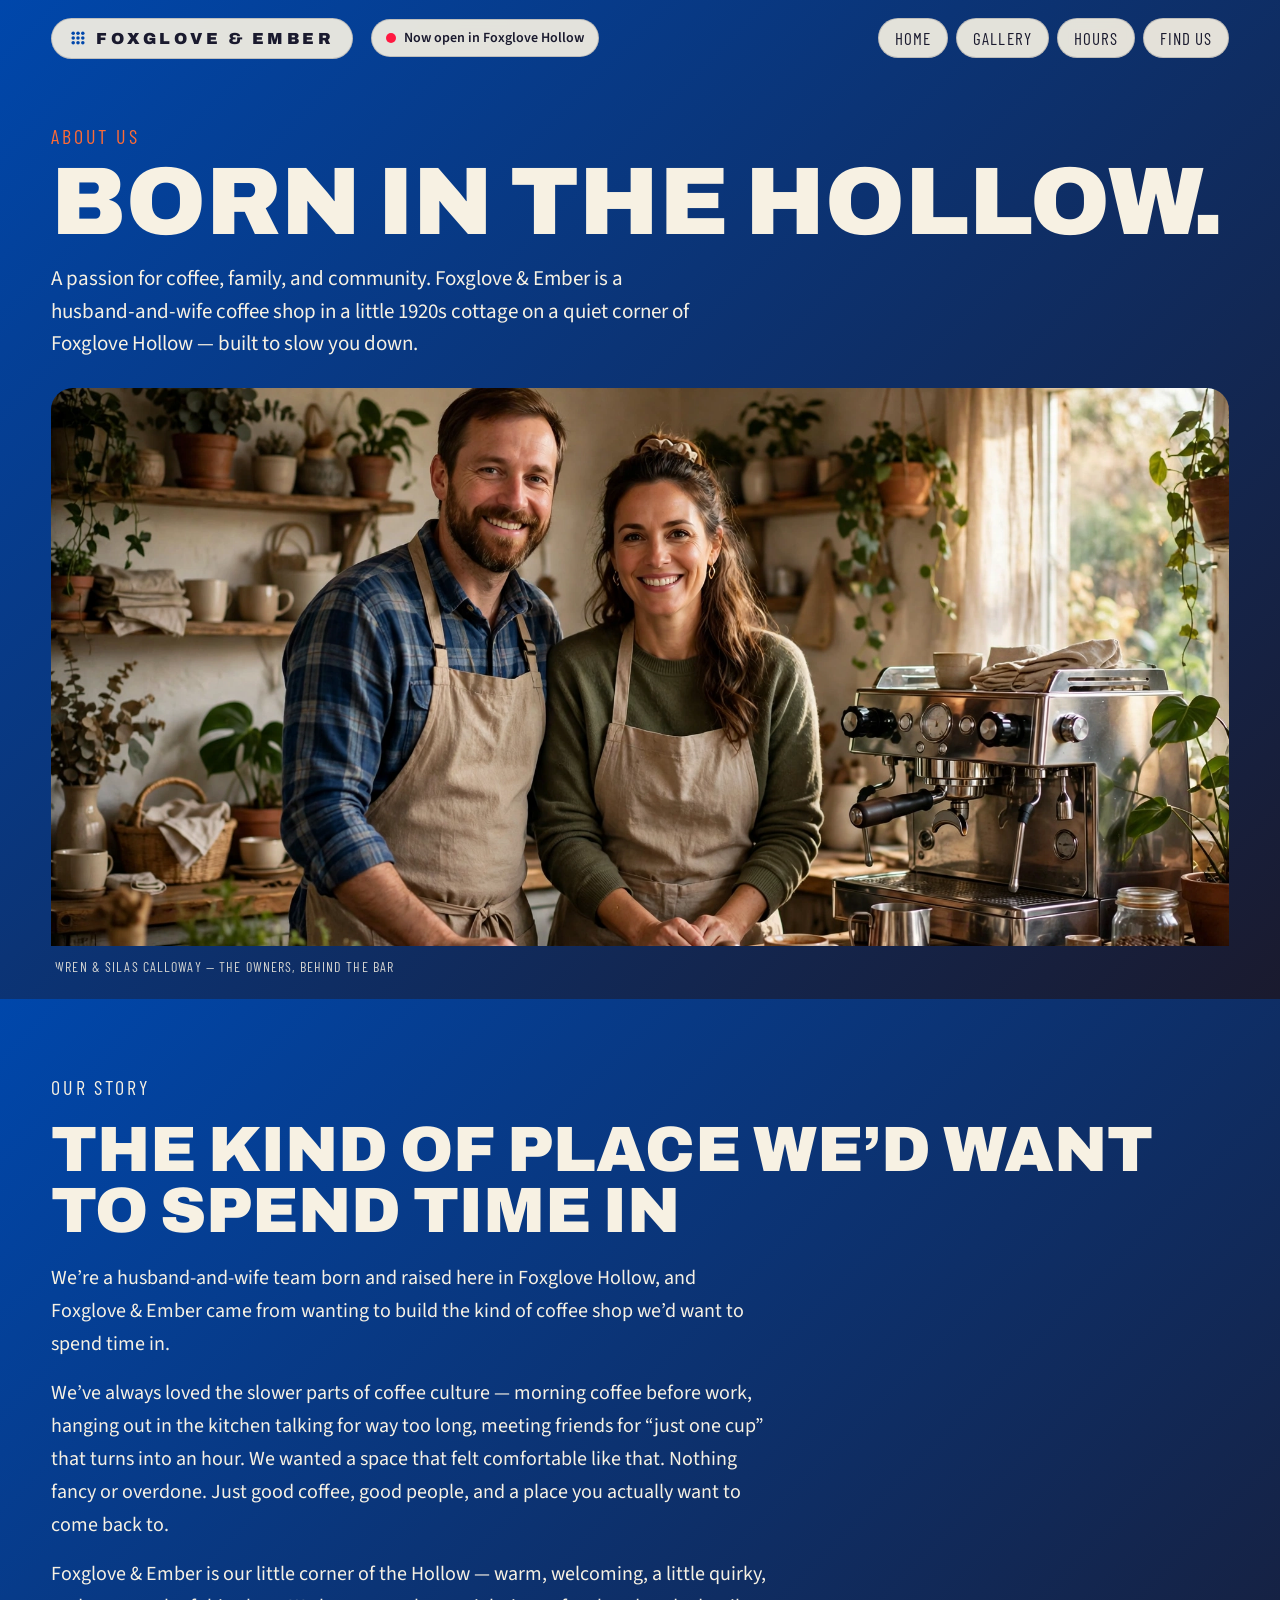
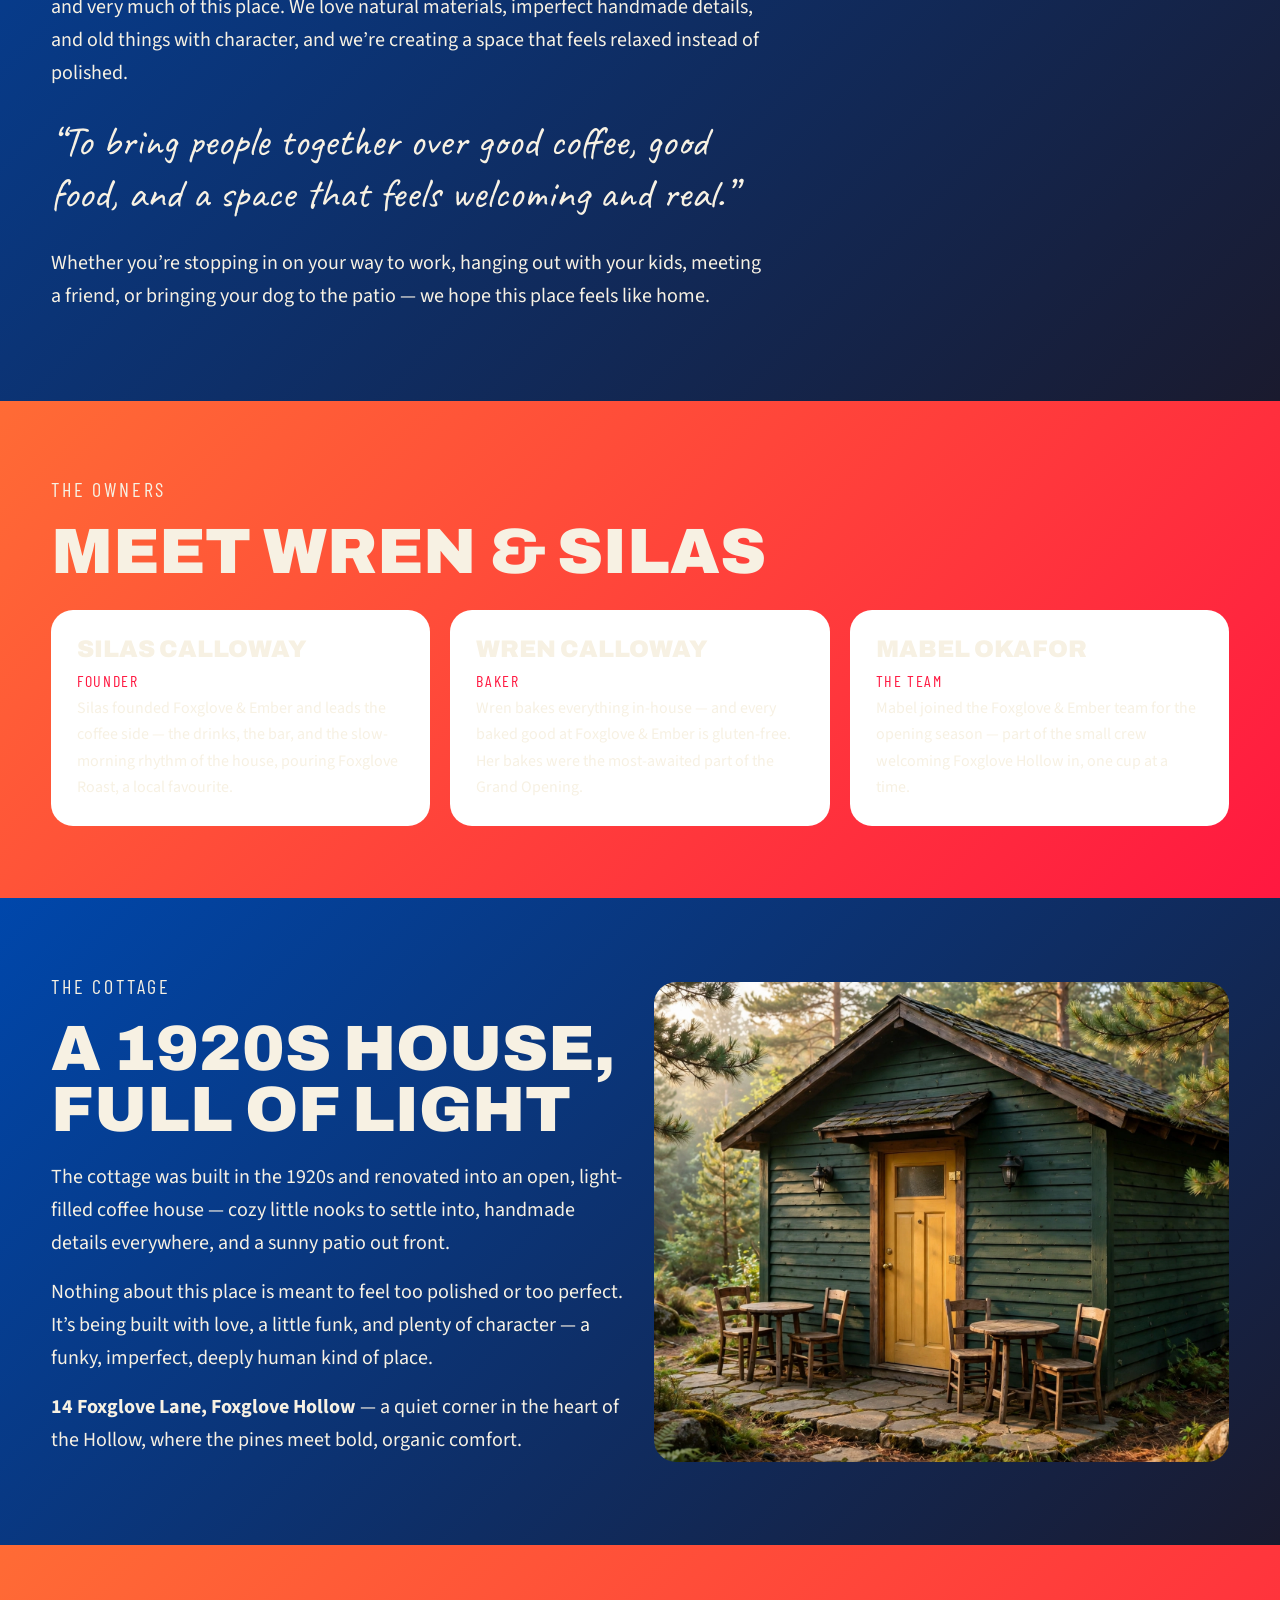
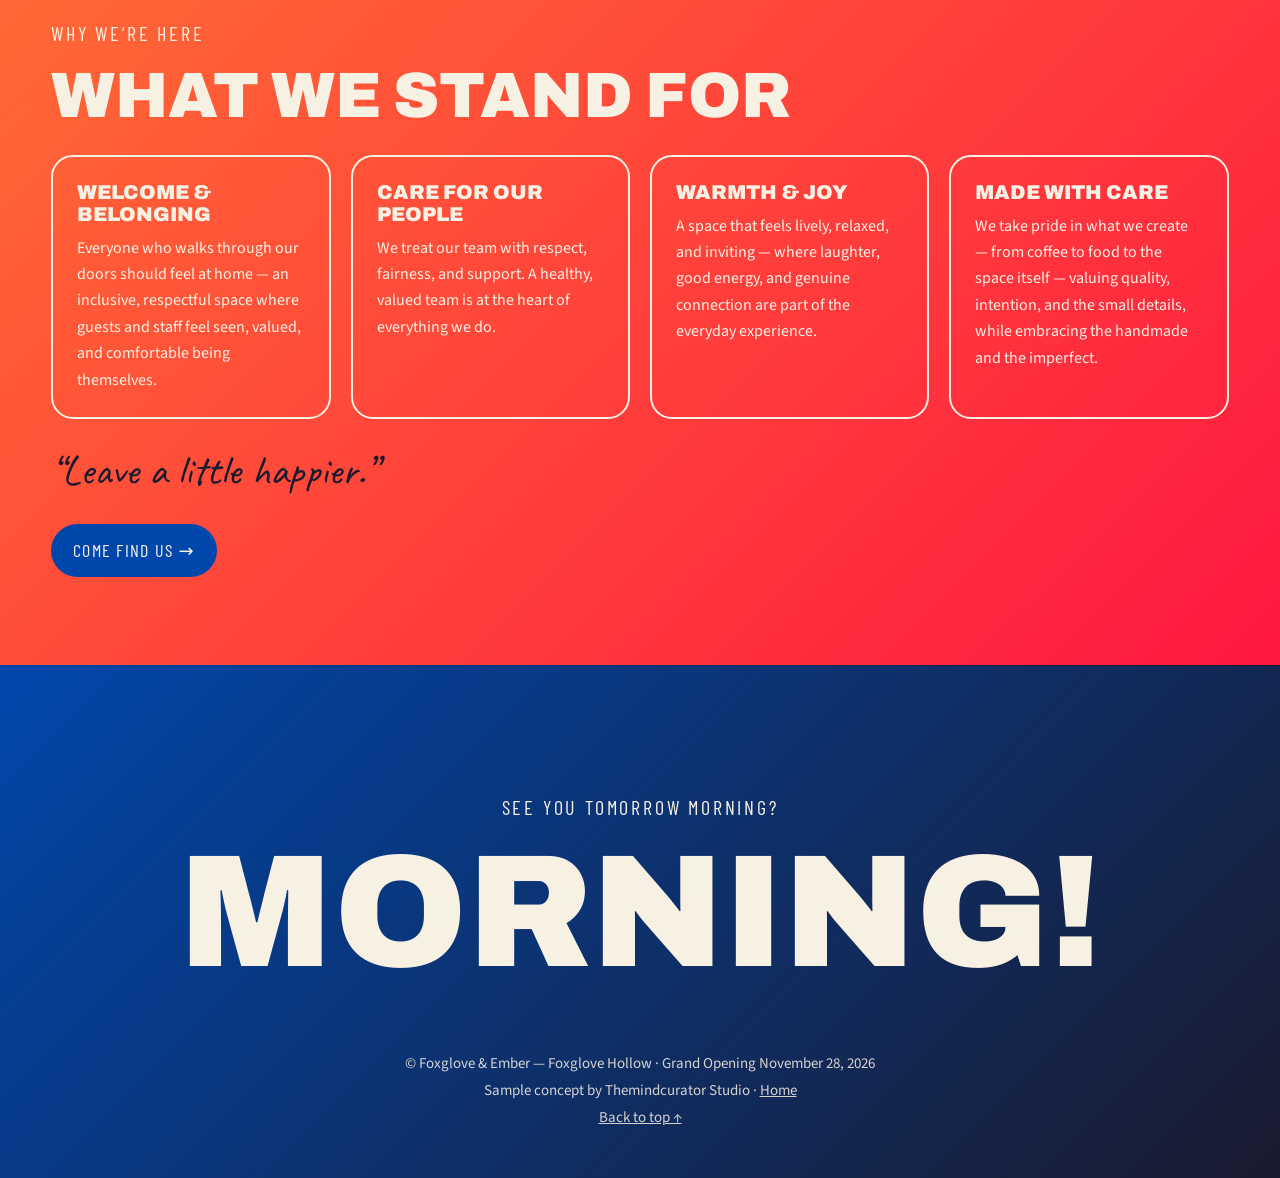
==== commit 8a8f8208: "Palette v7: Signal Red + Indigo Night on EVERY section - All section grounds now alternate the two g" ====
--- a/about.html
+++ b/about.html
@@ -8,7 +8,7 @@
 <link rel="preconnect" href="https://fonts.googleapis.com">
 <link rel="preconnect" href="https://fonts.gstatic.com" crossorigin>
 <link href="https://fonts.googleapis.com/css2?family=Archivo:wght@500;700;900&family=Barlow+Condensed:wght@500;600&family=Source+Sans+3:ital,wght@0,400;0,600;0,700;1,400&family=Caveat:wght@700&display=swap" rel="stylesheet">
-<link rel="stylesheet" href="css/main.css?v=6">
+<link rel="stylesheet" href="css/main.css?v=7">
 <style>
   .a-hero{padding:calc(var(--topbar-h) + 48px) var(--gutter) 24px;background:linear-gradient(135deg,#0047AB,#1A1A2E);color:var(--creme)}
   .a-hero__k{font-family:var(--f-cond);letter-spacing:.14em;text-transform:uppercase;font-size:clamp(15px,1.6vw,20px);color:#FF6B35}
@@ -17,8 +17,8 @@
   .a-photo{margin:28px var(--gutter) 0;border-radius:var(--radius);overflow:hidden}
   .a-photo img{width:100%;height:min(62vh,560px);object-fit:cover}
   .a-photo figcaption{padding:12px 4px 0;font-family:var(--f-cond);letter-spacing:.08em;text-transform:uppercase;font-size:14px;opacity:.85}
-  .a-sec{padding:72px var(--gutter);background:var(--creme);color:var(--brun)}
-  .a-sec--creme{background:var(--creme-fond);color:var(--brun)}
+  .a-sec{padding:72px var(--gutter);background:linear-gradient(135deg,#0047AB,#1A1A2E);color:var(--creme)}
+  .a-sec--creme{background:linear-gradient(135deg,#FF6B35,#FF1840);color:var(--creme)}
   .a-sec__k{font-family:var(--f-cond);letter-spacing:.14em;text-transform:uppercase;font-size:clamp(15px,1.6vw,20px)}
   .a-sec__title{font-family:var(--f-title);font-weight:900;text-transform:uppercase;line-height:.95;font-size:clamp(32px,5.5vw,64px);margin:10px 0 20px}
   .a-sec p{max-width:720px;font-size:clamp(16px,1.8vw,20px);line-height:1.65;margin-bottom:16px}
@@ -148,6 +148,6 @@
 <script src="assets/vendor/gsap.min.js"></script>
 <script src="assets/vendor/ScrollTrigger.min.js"></script>
 <script src="assets/vendor/lenis.min.js"></script>
-<script src="js/main.js?v=5"></script>
+<script src="js/main.js?v=6"></script>
 </body>
 </html>
--- a/css/main.css
+++ b/css/main.css
@@ -98,25 +98,25 @@
 
 
 /* ---------- marquee ---------- */
-.s-marquee{background:var(--creme-fond);padding:64px 0 58px;overflow:hidden}
+.s-marquee{background:linear-gradient(135deg,#0047AB,#1A1A2E);padding:64px 0 58px;overflow:hidden}
 .marquee{overflow:hidden;white-space:nowrap}
 .marquee__track{display:inline-flex;font-family:var(--f-title);font-weight:900;text-transform:uppercase;line-height:1}
 .marquee--a{background:linear-gradient(90deg,#FF6B35,#FF1840);color:var(--creme);transform:rotate(-1deg) scale(1.02)}
 .marquee--a .marquee__track{font-size:clamp(30px,5vw,64px);padding:10px 0}
-.marquee--b{color:var(--rouge);margin-top:44px}
+.marquee--b{color:var(--creme);margin-top:44px}
 .marquee--b .marquee__track{font-size:clamp(20px,3vw,38px);font-family:var(--f-cond);font-weight:600;letter-spacing:.06em}
 
 /* ---------- definition ---------- */
-.s-def{background:var(--creme);color:var(--brun);padding:120px var(--gutter) 150px;overflow:hidden}
+.s-def{background:linear-gradient(135deg,#0047AB,#1A1A2E);color:var(--creme);padding:120px var(--gutter) 150px;overflow:hidden}
 .s-def__head{max-width:900px;margin:0 auto}
-.s-def__word{font-size:clamp(54px,8vw,120px);color:var(--rouge)}
+.s-def__word{font-size:clamp(54px,8vw,120px);color:#FF6B35}
 .s-def__phon{font-size:clamp(17px,2vw,23px);margin-top:10px}
-.s-def__phon em{color:var(--orange-rouge)}
+.s-def__phon em{color:#FF6B35}
 .s-def__text{max-width:900px;margin:44px auto 0;font-size:clamp(21px,2.6vw,34px);line-height:1.45;font-weight:600}
-.s-def__text mark,.s-def__syn mark{background:none;color:var(--orange-rouge)}
+.s-def__text mark,.s-def__syn mark{background:none;color:#FF6B35}
 .s-def__syn{max-width:900px;margin:26px auto 0;font-size:clamp(16px,.6vw + 12px,20px)}
 .s-def__sign{max-width:900px;margin:40px auto 0;overflow:hidden}
-.sign{font-family:"Caveat",cursive;font-size:clamp(34px,5vw,58px);color:var(--rouge);display:inline-block;transform:rotate(-3deg)}
+.sign{font-family:"Caveat",cursive;font-size:clamp(34px,5vw,58px);color:#FF6B35;display:inline-block;transform:rotate(-3deg)}
 .s-def__photo{position:absolute;border-radius:var(--radius);overflow:hidden;box-shadow:0 18px 44px rgba(26,26,46,.25)}
 .s-def__photo img{width:100%;height:100%;object-fit:cover}
 .s-def__photo--a{width:clamp(130px,17vw,280px);aspect-ratio:4/5;left:2vw;bottom:4%;rotate:-7deg}
@@ -125,9 +125,9 @@
 @media(max-width:900px){.s-def__photo--a,.s-def__photo--b{position:relative;left:auto;right:auto;top:auto;bottom:auto;margin-top:28px;width:min(62vw,300px)}.s-def__stamp{display:none}}
 
 /* ---------- build ---------- */
-.s-build{background:#FFFDF8;color:var(--brun)}
+.s-build{background:linear-gradient(135deg,#FF6B35,#FF1840);color:var(--creme)}
 .s-build__pin{min-height:100svh;padding:110px var(--gutter) 60px;display:flex;flex-direction:column;position:relative;overflow:hidden}
-.s-build__kicker{color:var(--orange-rouge)}
+.s-build__kicker{color:var(--creme)}
 .s-build__title{font-size:clamp(36px,4.6vw,64px);max-width:1000px;margin-top:10px}
 .s-build__stage{position:relative;flex:1;min-height:300px}
 .s-build__stage::before{content:"";position:absolute;left:50%;top:50%;translate:-50% -50%;width:min(74vw,680px);aspect-ratio:1;border-radius:50%;background:#EFE7D3}
@@ -141,22 +141,22 @@
 .s-build__result em,.s-build__twist em{font-style:normal;opacity:.75}
 .s-build__twist-k{font-family:var(--f-cond);letter-spacing:.12em;text-transform:uppercase;color:var(--orange-rouge);margin-top:10px}
 .s-build__steps{list-style:none;display:flex;gap:14px;flex-wrap:wrap;margin-top:10px}
-.s-build__step{flex:1 1 150px;display:flex;gap:10px;padding:14px;border:2px solid rgba(26,26,46,.35);border-radius:16px;opacity:.72;transition:opacity .3s,border-color .3s}
+.s-build__step{flex:1 1 150px;display:flex;gap:10px;padding:14px;background:var(--creme);color:var(--brun);border:2px solid transparent;border-radius:16px;opacity:.85;transition:opacity .3s,border-color .3s}
 .s-build__step b{font-family:var(--f-title);font-size:22px;color:var(--orange-rouge)}
 .s-build__step strong{display:block;font-family:var(--f-cond);font-size:20px;letter-spacing:.05em;text-transform:uppercase}
 .s-build__step span{font-size:14px;opacity:.85}
-.s-build__step.is-active{opacity:1;border-color:var(--orange-rouge)}
+.s-build__step.is-active{opacity:1;border-color:#1A1A2E}
 .s-build__step.is-done{opacity:.9;border-color:rgba(255,24,64,.5)}
-.s-build__bar{height:8px;background:rgba(26,26,46,.14);border-radius:99px;margin-top:22px;overflow:hidden}
-.s-build__bar i{display:block;height:100%;background:var(--orange);transform:scaleX(0);transform-origin:left}
+.s-build__bar{height:8px;background:rgba(247,241,227,.35);border-radius:99px;margin-top:22px;overflow:hidden}
+.s-build__bar i{display:block;height:100%;background:#1A1A2E;transform:scaleX(0);transform-origin:left}
 
 /* ---------- gallery ---------- */
-.s-gallery{background:#F1E9D5;color:var(--brun);overflow:hidden}
+.s-gallery{background:linear-gradient(135deg,#0047AB,#1A1A2E);color:var(--creme);overflow:hidden}
 .s-gallery__pin{min-height:100svh;padding:110px 0 60px;position:relative;display:flex;flex-direction:column}
 .s-gallery__head{padding:0 var(--gutter)}
-.s-gallery__kicker{color:var(--orange-rouge)}
+.s-gallery__kicker{color:#FF6B35}
 .s-gallery__title{font-size:clamp(38px,6vw,84px);margin-top:8px}
-.s-gallery__giant{position:absolute;top:44%;left:0;font-family:var(--f-title);font-weight:900;font-size:26vw;line-height:1;color:transparent;-webkit-text-stroke:1px rgba(26,26,46,.15);white-space:nowrap;pointer-events:none}
+.s-gallery__giant{position:absolute;top:44%;left:0;font-family:var(--f-title);font-weight:900;font-size:26vw;line-height:1;color:transparent;-webkit-text-stroke:1px rgba(247,241,227,.18);white-space:nowrap;pointer-events:none}
 .s-gallery__track{position:relative;display:flex;gap:26px;padding:6vh var(--gutter) 0;width:max-content;align-items:stretch}
 .card{width:min(74vw,400px);flex:none;background:var(--creme);color:var(--brun);border-radius:var(--radius);padding:14px 14px 22px;box-shadow:0 24px 50px rgba(0,0,0,.3)}
 .card__img{border-radius:14px;overflow:hidden;aspect-ratio:4/3.4}
@@ -165,39 +165,39 @@
 .card p{opacity:.8;margin-top:4px}
 
 /* ---------- names ---------- */
-.s-names{background:var(--creme);color:var(--brun);padding:120px 0 130px;overflow:hidden}
+.s-names{background:linear-gradient(135deg,#FF6B35,#FF1840);color:var(--creme);padding:120px 0 130px;overflow:hidden}
 .s-names__k,.s-names__title{text-align:center;padding:0 var(--gutter)}
-.s-names__k{color:var(--orange-rouge)}
+.s-names__k{color:var(--creme)}
 .s-names__title{font-size:clamp(32px,5vw,68px);max-width:1000px;margin:12px auto 50px}
 .names-row{overflow:hidden;white-space:nowrap;padding:8px 0}
 .names-row__track{display:inline-flex;gap:0}
-.names-row span{font-family:var(--f-cond);font-weight:600;text-transform:uppercase;font-size:clamp(30px,4.6vw,58px);padding:0 26px;color:var(--rouge)}
-.names-row span:nth-child(even){color:var(--orange-rouge)}
+.names-row span{font-family:var(--f-cond);font-weight:600;text-transform:uppercase;font-size:clamp(30px,4.6vw,58px);padding:0 26px;color:var(--creme)}
+.names-row span:nth-child(even){color:#1A1A2E}
 .names-row + .names-row{border-top:2px dashed rgba(26,26,46,.25)}
 
 /* ---------- amigos ---------- */
-.s-amigos{background:#E7E9F5;color:var(--brun);padding:120px var(--gutter) 140px;overflow:hidden}
-.s-amigos__k{color:var(--orange-rouge)}
-.s-amigos__title{font-size:clamp(34px,5.4vw,74px);max-width:900px;margin-top:10px}
+.s-amigos{background:linear-gradient(135deg,#0047AB,#1A1A2E);color:var(--creme);padding:120px var(--gutter) 140px;overflow:hidden}
+.s-amigos__k{color:#FF6B35}
+.s-amigos__title{font-size:clamp(34px,4.8vw,60px);max-width:1200px;margin-top:10px}
 .duo{max-width:880px;margin:56px auto 0}
 .duo__frame{position:relative;border-radius:var(--radius);overflow:hidden;aspect-ratio:16/10}
 .duo__photo,.duo__illu img{width:100%;height:100%;object-fit:cover}
 .duo__illu{position:absolute;inset:0;overflow:hidden}
 .duo__illu img{filter:grayscale(1) sepia(.55) contrast(1.05) brightness(1.05);max-width:none;width:100%}
 .duo__line{position:absolute;top:0;bottom:0;left:0;width:5px;background:var(--jaune);opacity:0}
-.duo figcaption{font-family:"Caveat",cursive;font-size:28px;margin-top:14px;color:var(--orange-rouge)}
+.duo figcaption{font-family:"Caveat",cursive;font-size:28px;margin-top:14px;color:#FF6B35}
 .s-amigos__text{max-width:760px;margin:44px auto 0;font-size:clamp(18px,2.2vw,25px);line-height:1.5;text-align:center}
 .s-amigos__how{display:flex;gap:14px;flex-wrap:wrap;justify-content:center;margin-top:36px}
-.s-amigos__how span{background:rgba(255,255,255,.65);border:2px solid rgba(26,26,46,.28);padding:14px 20px;border-radius:99px;font-family:var(--f-cond);font-size:19px;letter-spacing:.05em;text-transform:uppercase}
-.s-amigos__how b{color:var(--orange-rouge);margin-right:8px}
+.s-amigos__how span{background:rgba(26,26,46,.45);border:2px solid rgba(247,241,227,.4);color:var(--creme);padding:14px 20px;border-radius:99px;font-family:var(--f-cond);font-size:19px;letter-spacing:.05em;text-transform:uppercase}
+.s-amigos__how b{color:#FF6B35;margin-right:8px}
 .s-amigos__photo{max-width:560px;margin:54px auto 0;border-radius:var(--radius);overflow:hidden;rotate:3deg}
 .s-amigos__photo img{width:100%;aspect-ratio:3/2;object-fit:cover}
 
 /* ---------- hours ---------- */
-.s-hours{background:#FFFDF8;color:var(--brun);padding:120px var(--gutter) 140px;position:relative;overflow:hidden}
-.s-hours__k{color:var(--orange-rouge)}
+.s-hours{background:linear-gradient(135deg,#FF6B35,#FF1840);color:var(--creme);padding:120px var(--gutter) 140px;position:relative;overflow:hidden}
+.s-hours__k{color:var(--creme)}
 .s-hours__title{font-size:clamp(40px,6.4vw,88px);margin-top:8px}
-.s-hours__disc{position:absolute;right:calc(var(--gutter) + 2vw);top:90px;width:clamp(110px,13vw,170px)}
+.s-hours__disc{position:absolute;right:calc(var(--gutter) + 2vw);top:170px;width:clamp(110px,13vw,170px)}
 .hours{display:grid;grid-template-columns:1fr 1fr;gap:22px;margin-top:56px;max-width:1100px}
 .hours__loc{background:var(--creme);color:var(--brun);border-radius:var(--radius);padding:26px}
 .hours__loc h3{font-family:var(--f-title);font-weight:900;text-transform:uppercase;font-size:clamp(22px,3vw,32px);color:var(--rouge)}
@@ -207,18 +207,18 @@
 .hours__loc ul{list-style:none;margin-top:16px}
 .hours__loc li{display:flex;justify-content:space-between;gap:12px;padding:10px 0;border-top:2px dashed rgba(26,26,46,.25);font-size:17px}
 .hours__loc li b{color:var(--rouge)}
-.chef{max-width:1100px;margin-top:56px;display:grid;grid-template-columns:70px 1fr 70px;gap:18px;align-items:center;background:rgba(26,26,46,.05);border:2px solid rgba(26,26,46,.18);border-radius:var(--radius);padding:26px}
+.chef{max-width:1100px;margin-top:56px;display:grid;grid-template-columns:70px 1fr 70px;gap:18px;align-items:center;background:rgba(26,26,46,.35);border:2px solid rgba(247,241,227,.35);border-radius:var(--radius);padding:26px}
 .chef__line{font-size:clamp(17px,2vw,22px);line-height:1.5}
-.chef blockquote{grid-column:2;font-family:"Caveat",cursive;font-size:clamp(28px,4vw,42px);color:var(--orange-rouge)}
+.chef blockquote{grid-column:2;font-family:"Caveat",cursive;font-size:clamp(28px,4vw,42px);color:#FF6B35}
 @media(max-width:760px){.hours{grid-template-columns:1fr}.chef{grid-template-columns:1fr}.chef blockquote{grid-column:1}.chef__hand,.chef__cup{display:none}}
 
 /* ---------- visit ---------- */
-.s-visit{background:var(--creme);color:var(--brun);padding:130px var(--gutter) 140px;overflow:hidden;position:relative}
-.s-visit__giant{position:absolute;top:26px;left:0;display:flex;white-space:nowrap;font-family:var(--f-title);font-weight:900;font-size:15vw;line-height:1;color:transparent;-webkit-text-stroke:1px rgba(30,58,47,.13);pointer-events:none}
-.s-visit__k{color:var(--orange-rouge);position:relative}
-.s-visit__title{font-size:clamp(44px,8vw,110px);color:var(--rouge);position:relative}
+.s-visit{background:linear-gradient(135deg,#0047AB,#1A1A2E);color:var(--creme);padding:130px var(--gutter) 140px;overflow:hidden;position:relative}
+.s-visit__giant{position:absolute;top:26px;left:0;display:flex;white-space:nowrap;font-family:var(--f-title);font-weight:900;font-size:15vw;line-height:1;color:transparent;-webkit-text-stroke:1px rgba(247,241,227,.15);pointer-events:none}
+.s-visit__k{color:#FF6B35;position:relative}
+.s-visit__title{font-size:clamp(44px,8vw,110px);color:var(--creme);position:relative}
 .s-visit__pictos{list-style:none;display:flex;gap:10px;flex-wrap:wrap;margin-top:30px;position:relative}
-.s-visit__pictos li{border:2px solid var(--brun);border-radius:99px;padding:9px 18px;font-family:var(--f-cond);font-size:18px;letter-spacing:.06em;text-transform:uppercase}
+.s-visit__pictos li{border:2px solid rgba(247,241,227,.6);border-radius:99px;padding:9px 18px;font-family:var(--f-cond);font-size:18px;letter-spacing:.06em;text-transform:uppercase}
 .s-visit__grid{display:grid;grid-template-columns:1fr 1fr;gap:30px;margin-top:46px;position:relative;align-items:start}
 .s-visit__locs article{background:#FBFAF4;border-radius:var(--radius);padding:24px;box-shadow:0 14px 34px rgba(26,26,46,.12)}
 .s-visit__locs article + article{margin-top:18px}
@@ -228,9 +228,11 @@
 .btn{display:inline-block;background:var(--rouge);color:var(--creme);text-decoration:none;font-family:var(--f-cond);font-size:18px;letter-spacing:.07em;text-transform:uppercase;padding:12px 22px;border-radius:99px}
 .btn--ghost{background:transparent;color:var(--rouge);border:2px solid var(--rouge)}
 .s-visit__contact{margin-top:20px;font-weight:600}
-.s-visit__contact a{color:var(--orange-rouge)}
+.s-visit__contact a{color:#FF6B35}
 .s-visit__mapwrap{perspective:900px}
-.s-visit__map{width:100%;border-radius:var(--radius);box-shadow:0 22px 50px rgba(26,26,46,.25);transform-style:preserve-3d}
+.s-visit__map{width:100%;border-radius:var(--radius);box-shadow:0 0 0 3px rgba(247,241,227,.5),0 22px 50px rgba(0,0,0,.4);transform-style:preserve-3d}
+.s-visit .btn{background:#FF1840;color:var(--creme)}
+.s-visit .btn--ghost{background:transparent;color:var(--creme);border-color:var(--creme)}
 @media(max-width:820px){.s-visit__grid{grid-template-columns:1fr}}
 
 /* ---------- end ---------- */
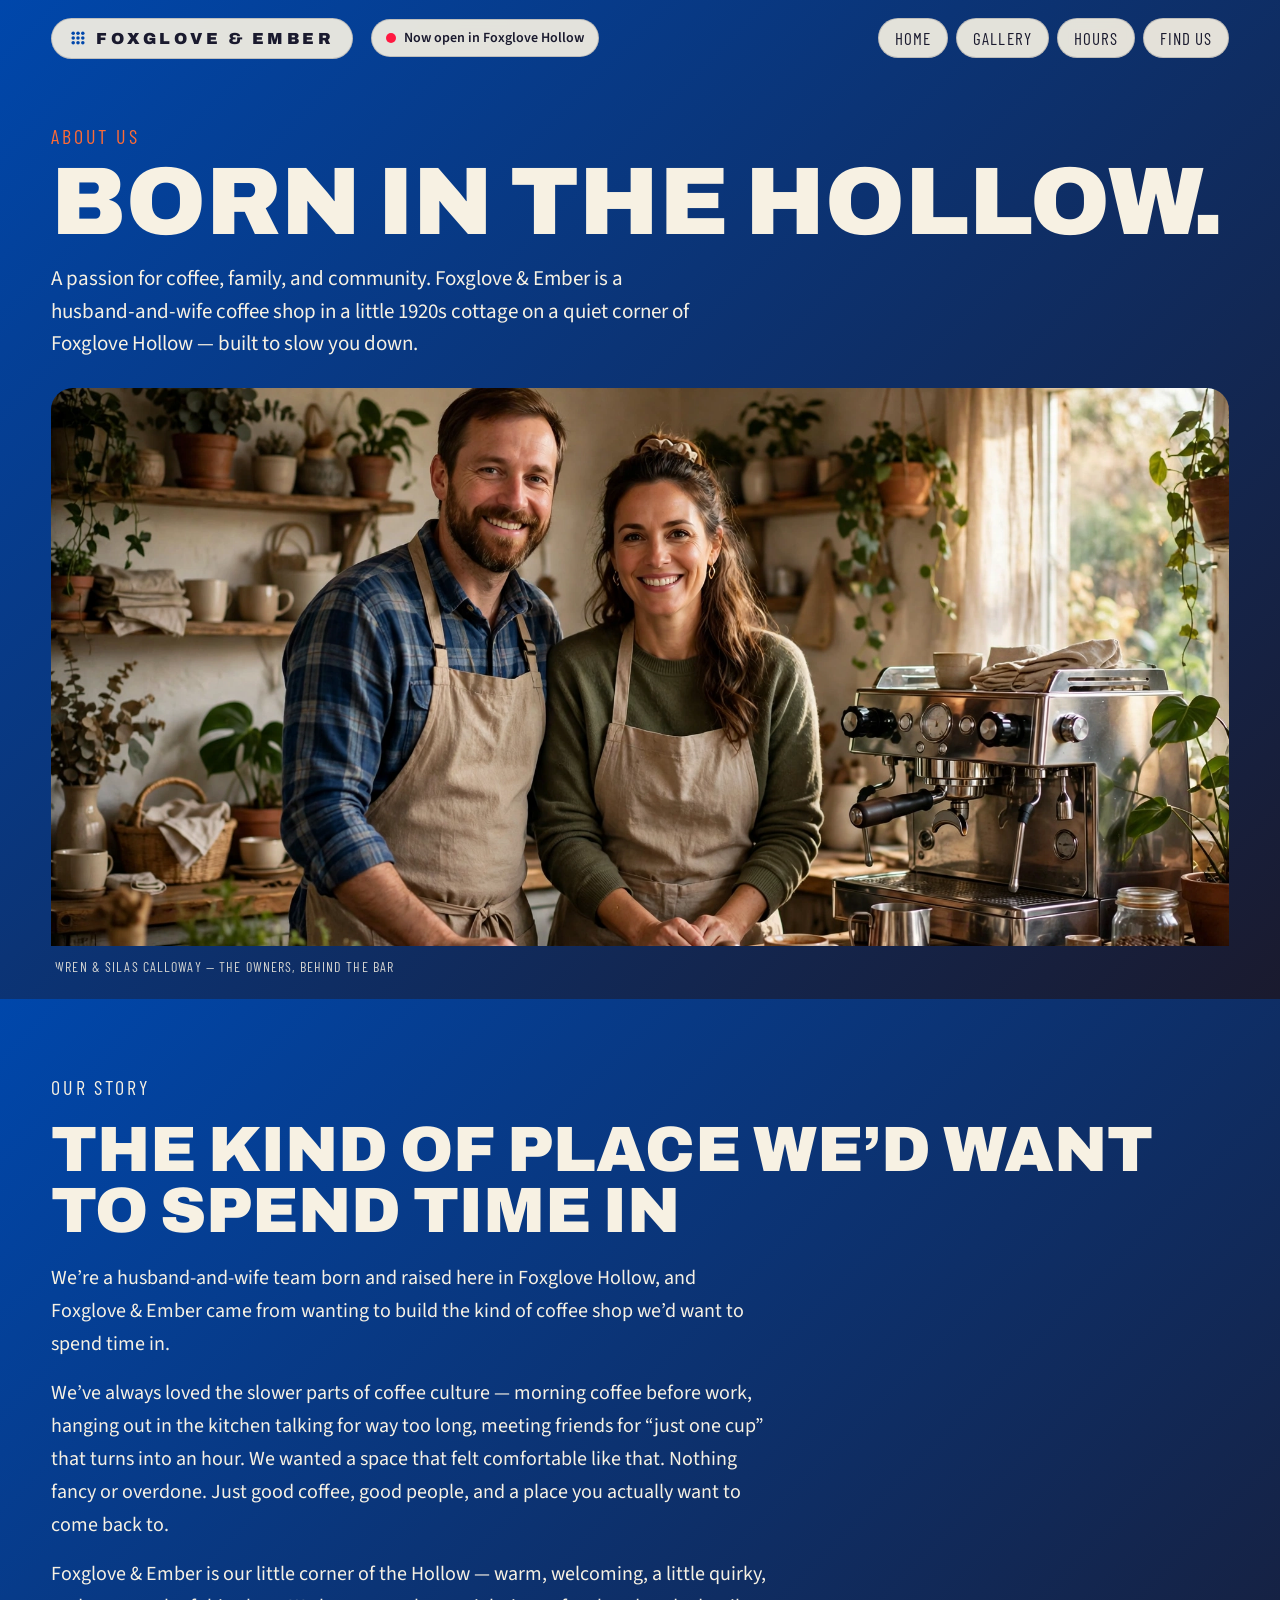
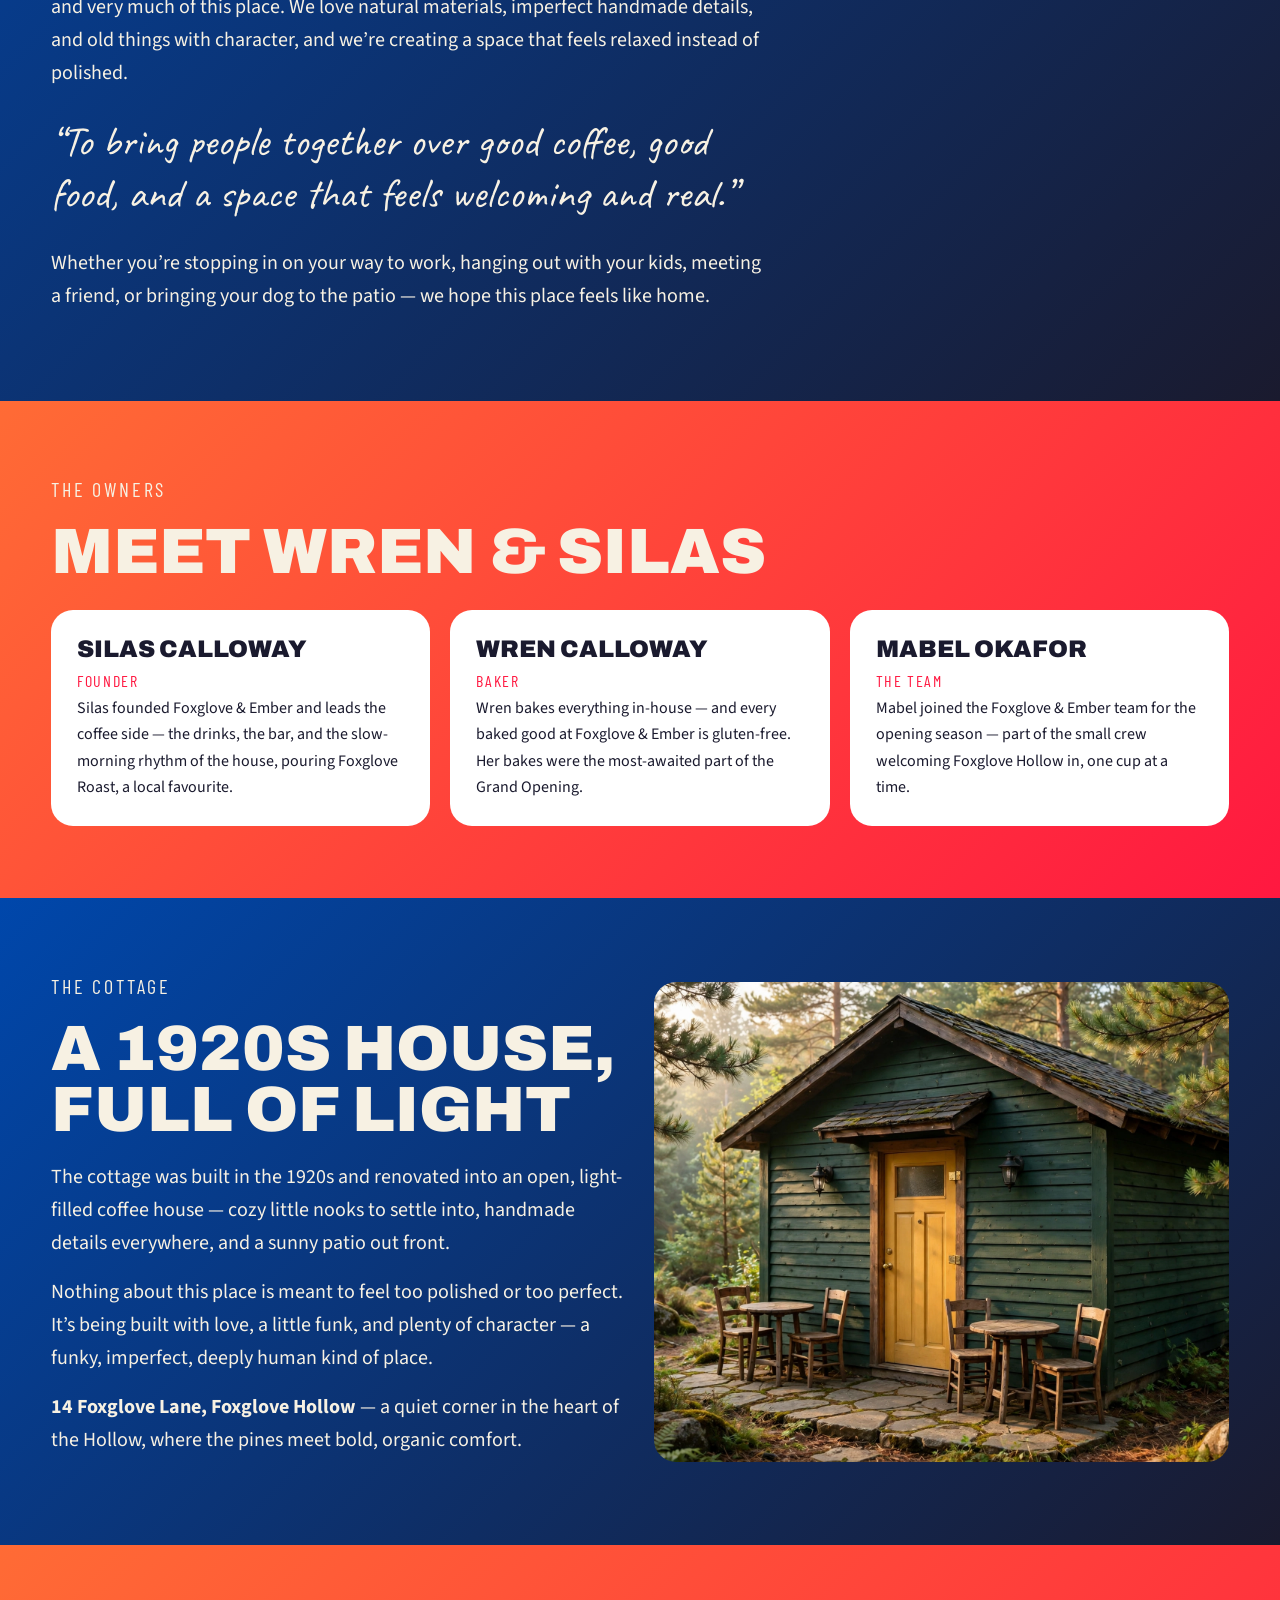
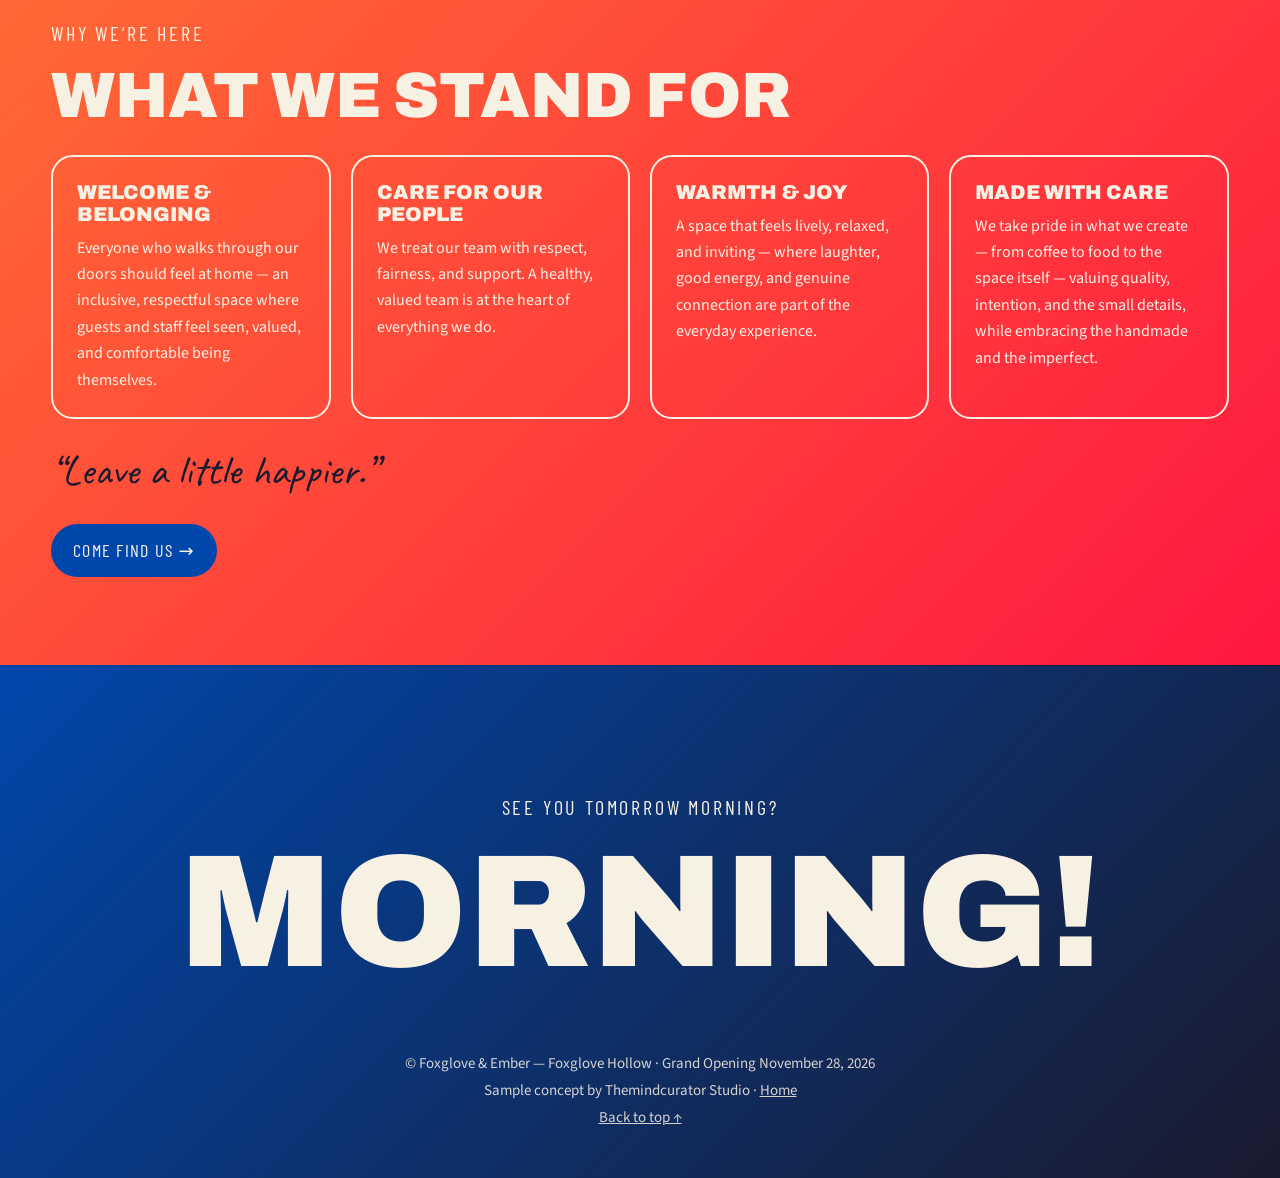
==== commit b0bf9b43: "Visit cards: black text, map kept as-is - The v7 all-sections change flipped Visit to indigo + cream" ====
--- a/about.html
+++ b/about.html
@@ -8,7 +8,7 @@
 <link rel="preconnect" href="https://fonts.googleapis.com">
 <link rel="preconnect" href="https://fonts.gstatic.com" crossorigin>
 <link href="https://fonts.googleapis.com/css2?family=Archivo:wght@500;700;900&family=Barlow+Condensed:wght@500;600&family=Source+Sans+3:ital,wght@0,400;0,600;0,700;1,400&family=Caveat:wght@700&display=swap" rel="stylesheet">
-<link rel="stylesheet" href="css/main.css?v=7">
+<link rel="stylesheet" href="css/main.css?v=11">
 <style>
   .a-hero{padding:calc(var(--topbar-h) + 48px) var(--gutter) 24px;background:linear-gradient(135deg,#0047AB,#1A1A2E);color:var(--creme)}
   .a-hero__k{font-family:var(--f-cond);letter-spacing:.14em;text-transform:uppercase;font-size:clamp(15px,1.6vw,20px);color:#FF6B35}
@@ -24,7 +24,7 @@
   .a-sec p{max-width:720px;font-size:clamp(16px,1.8vw,20px);line-height:1.65;margin-bottom:16px}
   .a-sec blockquote{font-family:"Caveat",cursive;font-size:clamp(28px,4vw,42px);line-height:1.25;max-width:720px;margin:26px 0}
   .a-owners{display:grid;grid-template-columns:repeat(auto-fit,minmax(260px,1fr));gap:20px;margin-top:28px}
-  .a-owner{background:#fff;border-radius:var(--radius);padding:26px}
+  .a-owner{background:#fff;color:var(--brun);border-radius:var(--radius);padding:26px}
   .a-sec--creme .a-owner{background:#fff}
   .a-owner h3{font-family:var(--f-title);font-weight:900;text-transform:uppercase;font-size:24px;margin-bottom:6px}
   .a-owner__role{font-family:var(--f-cond);letter-spacing:.1em;text-transform:uppercase;color:var(--orange-rouge);margin-bottom:12px}
--- a/css/main.css
+++ b/css/main.css
@@ -130,17 +130,17 @@
 .s-build__kicker{color:var(--creme)}
 .s-build__title{font-size:clamp(36px,4.6vw,64px);max-width:1000px;margin-top:10px}
 .s-build__stage{position:relative;flex:1;min-height:300px}
-.s-build__stage::before{content:"";position:absolute;left:50%;top:50%;translate:-50% -50%;width:min(74vw,680px);aspect-ratio:1;border-radius:50%;background:#EFE7D3}
 .layer{position:absolute;left:50%;top:50%;translate:-50% -50%;width:min(60vw,560px);text-align:center;opacity:0}
+.layer__num{position:absolute;top:50%;left:50%;translate:-50% -50%;z-index:0;font-family:var(--f-title);font-weight:900;font-style:normal;font-size:clamp(420px,52vw,780px);line-height:.8;color:rgba(247,241,227,.22);white-space:nowrap;pointer-events:none}
 .layer img,.layer svg{width:100%;border-radius:var(--radius)}
-.layer img{aspect-ratio:4/3;object-fit:cover}
-.layer span{display:block;margin-top:10px;font-family:var(--f-cond);font-size:22px;letter-spacing:.1em;text-transform:uppercase;color:var(--orange-rouge)}
+.layer img{aspect-ratio:4/3;object-fit:cover;position:relative;z-index:1;border:8px solid var(--creme);box-shadow:16px 16px 0 rgba(26,26,46,.35);rotate:-2deg}
+.layer span{position:absolute;z-index:2;left:50%;bottom:-22px;translate:-50% 0;background:#FF1840;color:var(--creme);padding:10px 24px;border-radius:99px;font-family:var(--f-cond);font-size:22px;letter-spacing:.1em;text-transform:uppercase;white-space:nowrap;box-shadow:0 10px 24px rgba(0,0,0,.25)}
 .s-build__result,.s-build__twist{position:absolute;left:50%;top:50%;translate:-50% -50%;width:min(62vw,380px);background:var(--creme);color:var(--brun);border-radius:var(--radius);padding:14px 14px 20px;text-align:center;opacity:0;visibility:hidden;box-shadow:0 24px 60px rgba(0,0,0,.35)}
 .s-build__result img,.s-build__twist img{width:100%;aspect-ratio:4/3;object-fit:cover;border-radius:14px}
 .s-build__result strong,.s-build__twist strong{display:block;font-family:var(--f-title);font-weight:900;text-transform:uppercase;font-size:clamp(24px,3.4vw,38px);margin-top:12px;color:var(--rouge)}
 .s-build__result em,.s-build__twist em{font-style:normal;opacity:.75}
 .s-build__twist-k{font-family:var(--f-cond);letter-spacing:.12em;text-transform:uppercase;color:var(--orange-rouge);margin-top:10px}
-.s-build__steps{list-style:none;display:flex;gap:14px;flex-wrap:wrap;margin-top:10px}
+.s-build__steps{list-style:none;display:flex;gap:14px;flex-wrap:wrap;margin-top:30px}
 .s-build__step{flex:1 1 150px;display:flex;gap:10px;padding:14px;background:var(--creme);color:var(--brun);border:2px solid transparent;border-radius:16px;opacity:.85;transition:opacity .3s,border-color .3s}
 .s-build__step b{font-family:var(--f-title);font-size:22px;color:var(--orange-rouge)}
 .s-build__step strong{display:block;font-family:var(--f-cond);font-size:20px;letter-spacing:.05em;text-transform:uppercase}
@@ -220,7 +220,7 @@
 .s-visit__pictos{list-style:none;display:flex;gap:10px;flex-wrap:wrap;margin-top:30px;position:relative}
 .s-visit__pictos li{border:2px solid rgba(247,241,227,.6);border-radius:99px;padding:9px 18px;font-family:var(--f-cond);font-size:18px;letter-spacing:.06em;text-transform:uppercase}
 .s-visit__grid{display:grid;grid-template-columns:1fr 1fr;gap:30px;margin-top:46px;position:relative;align-items:start}
-.s-visit__locs article{background:#FBFAF4;border-radius:var(--radius);padding:24px;box-shadow:0 14px 34px rgba(26,26,46,.12)}
+.s-visit__locs article{background:#FBFAF4;color:var(--brun);border-radius:var(--radius);padding:24px;box-shadow:0 14px 34px rgba(26,26,46,.12)}
 .s-visit__locs article + article{margin-top:18px}
 .s-visit__locs h3{font-family:var(--f-title);font-weight:900;text-transform:uppercase;color:var(--rouge);font-size:24px}
 .s-visit__locs p{margin-top:8px;line-height:1.55}
@@ -233,6 +233,7 @@
 .s-visit__map{width:100%;border-radius:var(--radius);box-shadow:0 0 0 3px rgba(247,241,227,.5),0 22px 50px rgba(0,0,0,.4);transform-style:preserve-3d}
 .s-visit .btn{background:#FF1840;color:var(--creme)}
 .s-visit .btn--ghost{background:transparent;color:var(--creme);border-color:var(--creme)}
+.s-visit__locs .btn--ghost{background:transparent;color:var(--brun);border-color:var(--brun)}
 @media(max-width:820px){.s-visit__grid{grid-template-columns:1fr}}
 
 /* ---------- end ---------- */
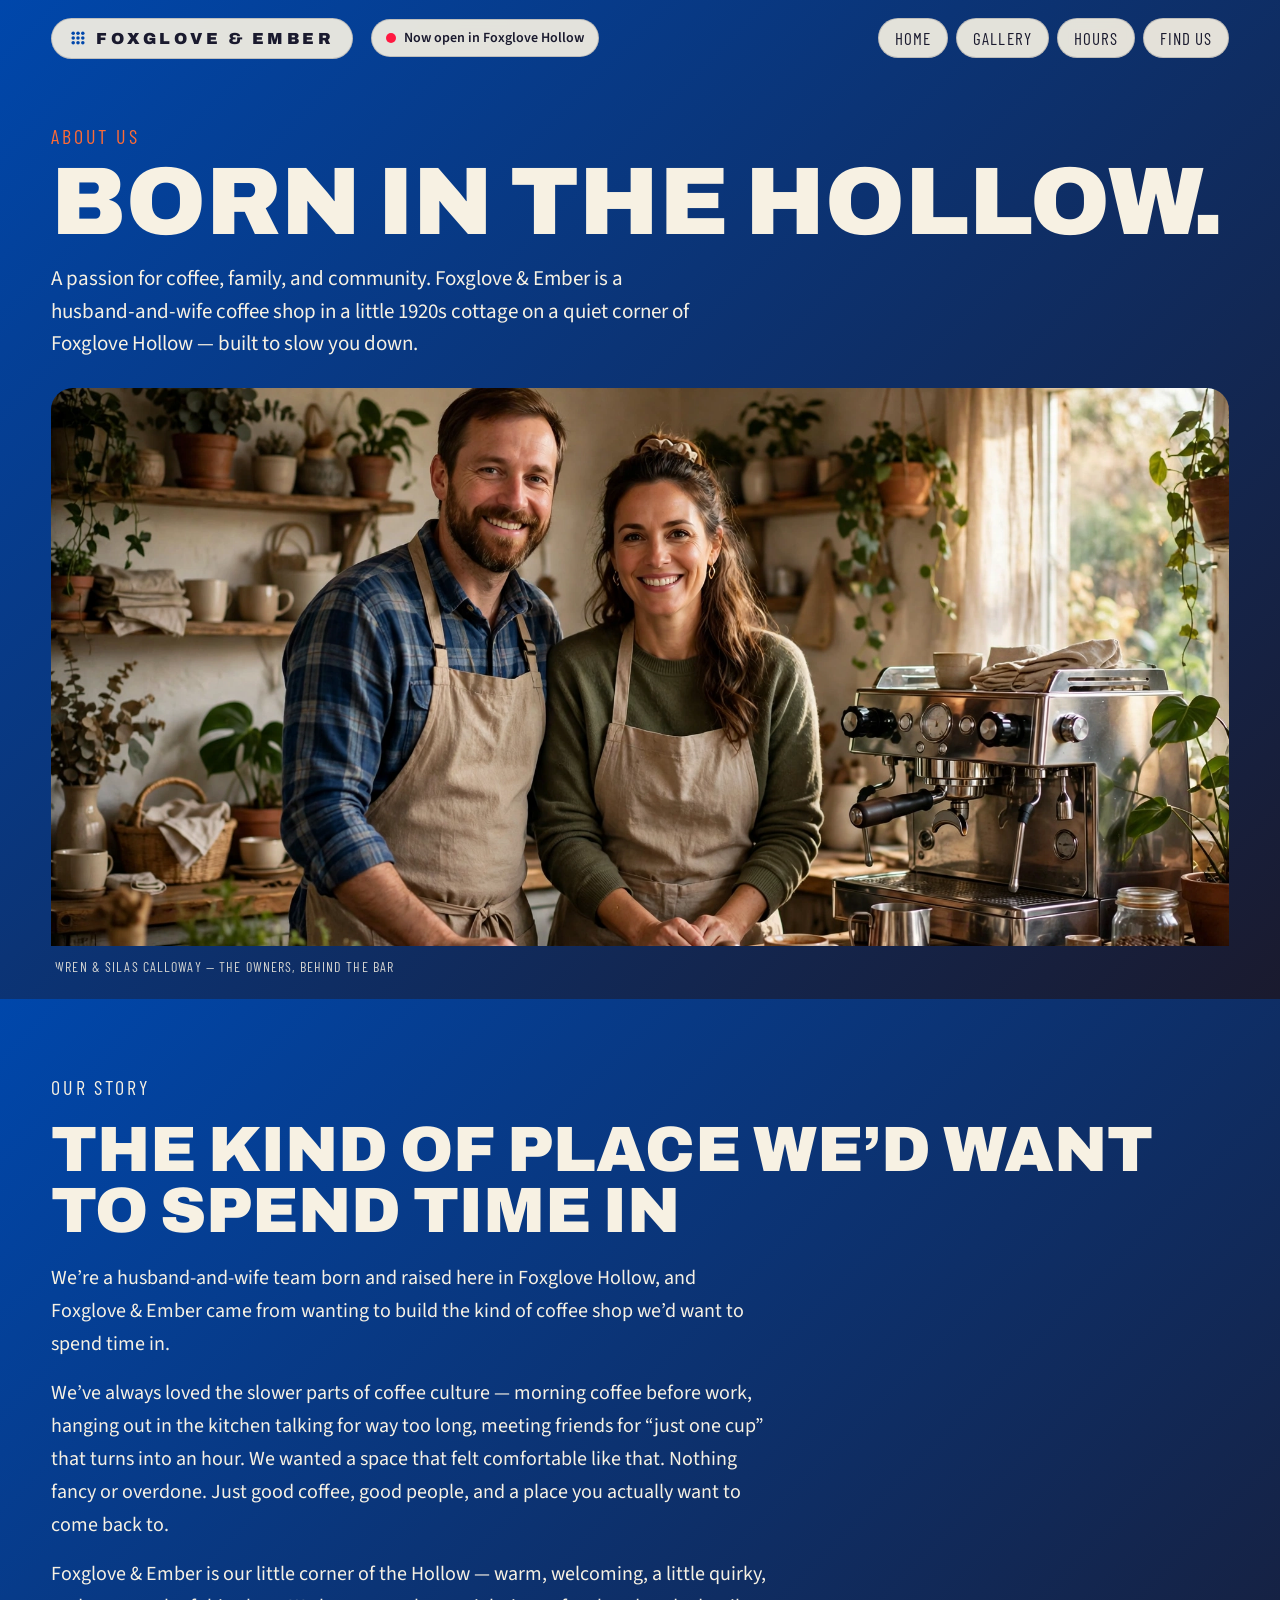
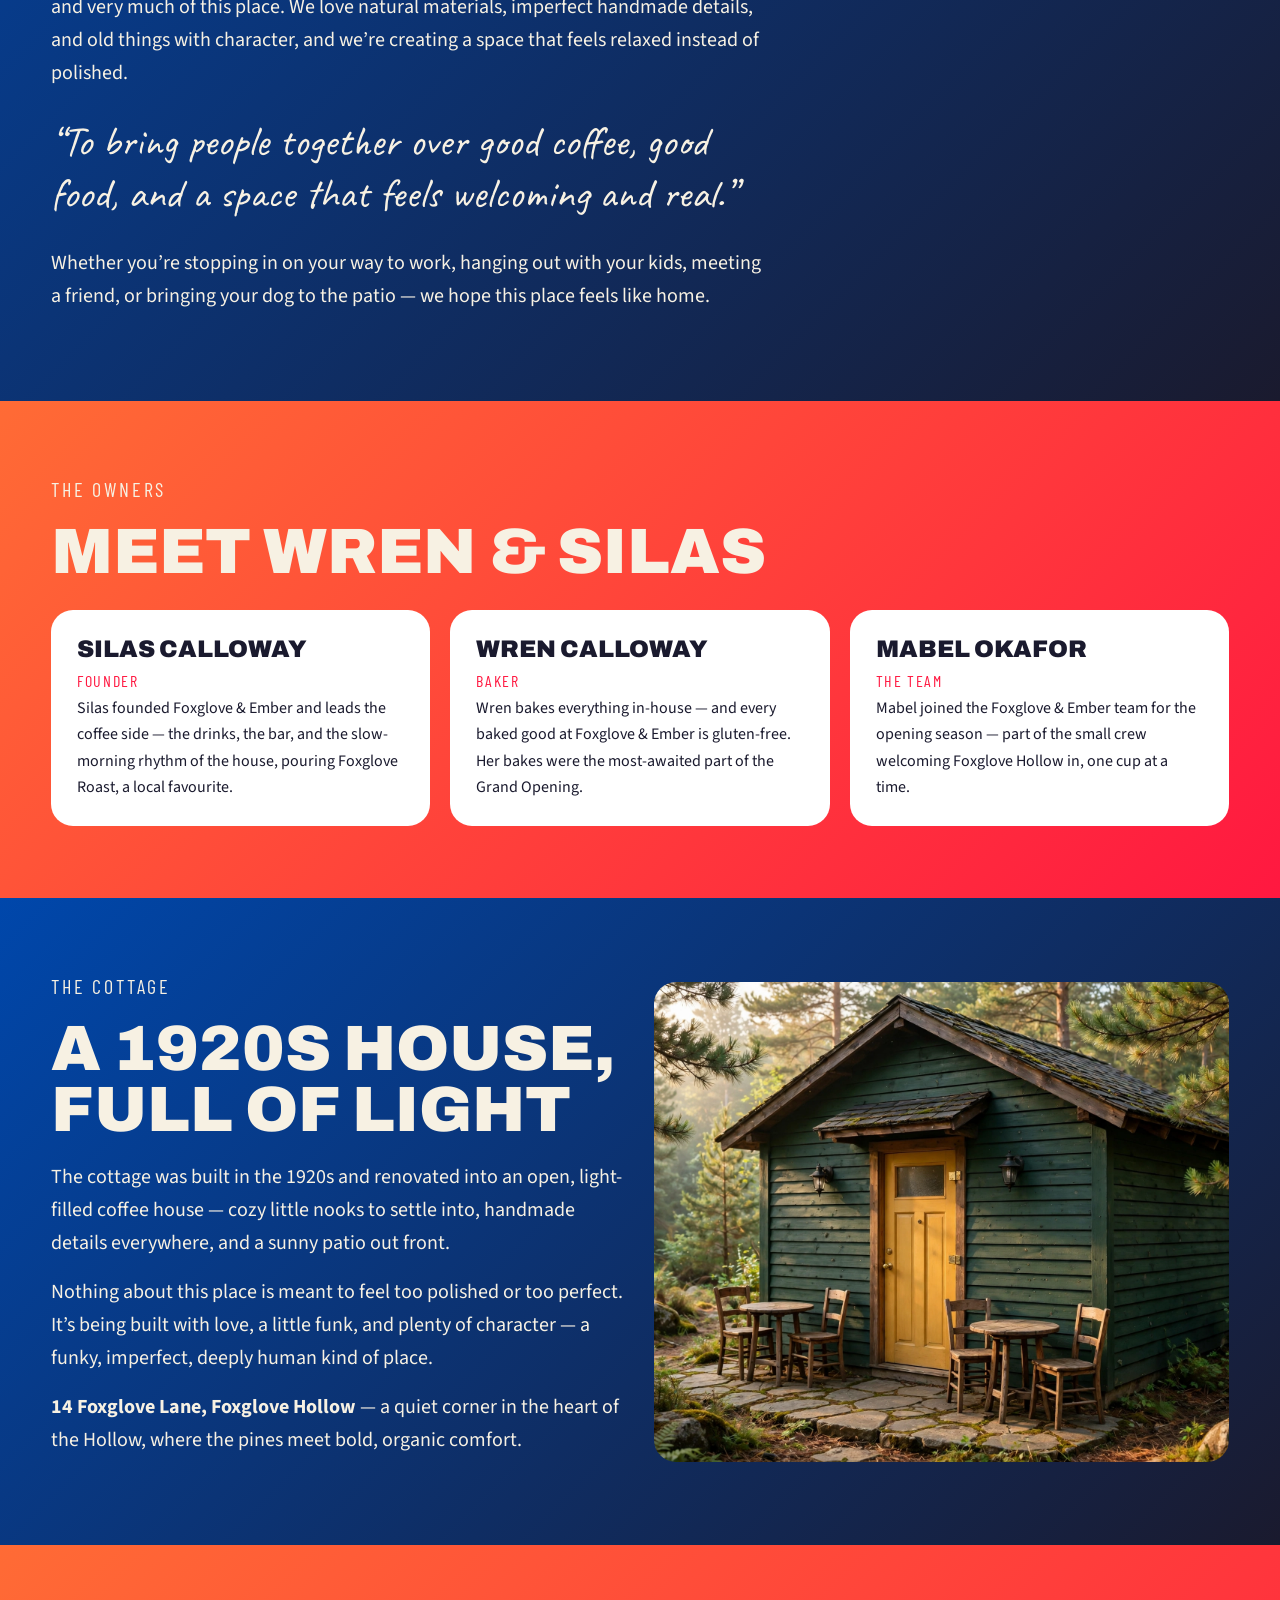
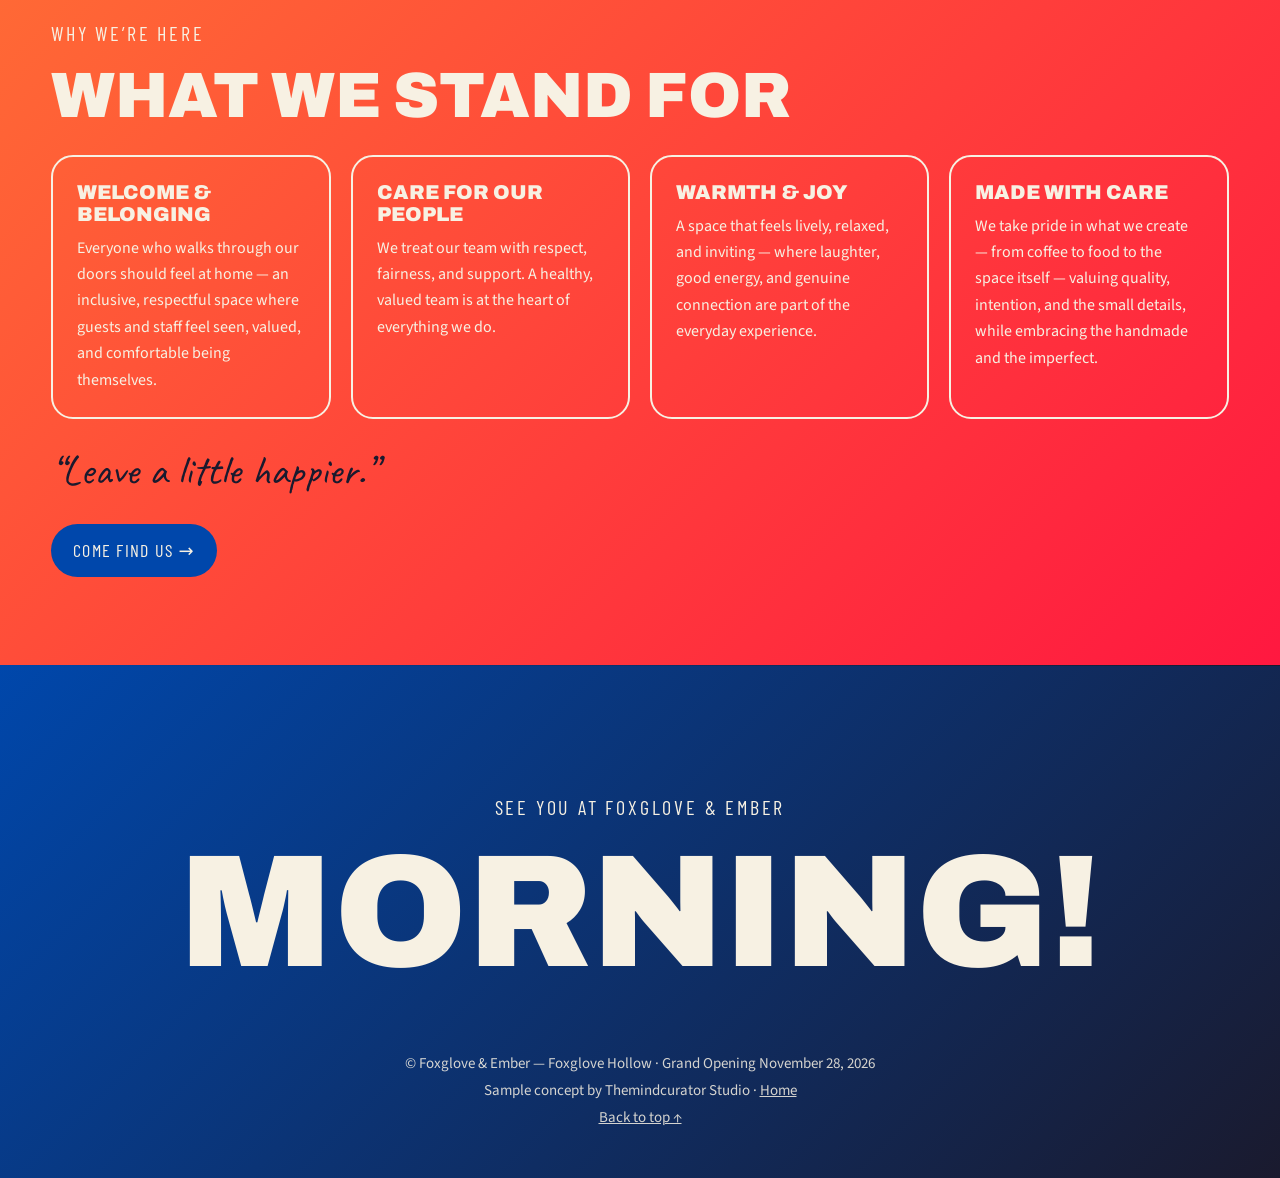
==== commit eb4749c9: "Footer: 'See you tomorrow morning?' -> 'See you at Foxglove & Ember'" ====
--- a/about.html
+++ b/about.html
@@ -136,7 +136,7 @@
 
 <!-- END -->
 <footer class="s-end edge-wave">
-  <p class="s-end__k">See you tomorrow morning?</p>
+  <p class="s-end__k">See you at Foxglove &amp; Ember</p>
   <h2 class="s-end__big" data-end-big><span>MORNING!</span></h2>
   <div class="s-end__meta">
     <p>© Foxglove &amp; Ember — Foxglove Hollow · Grand Opening November 28, 2026</p>
